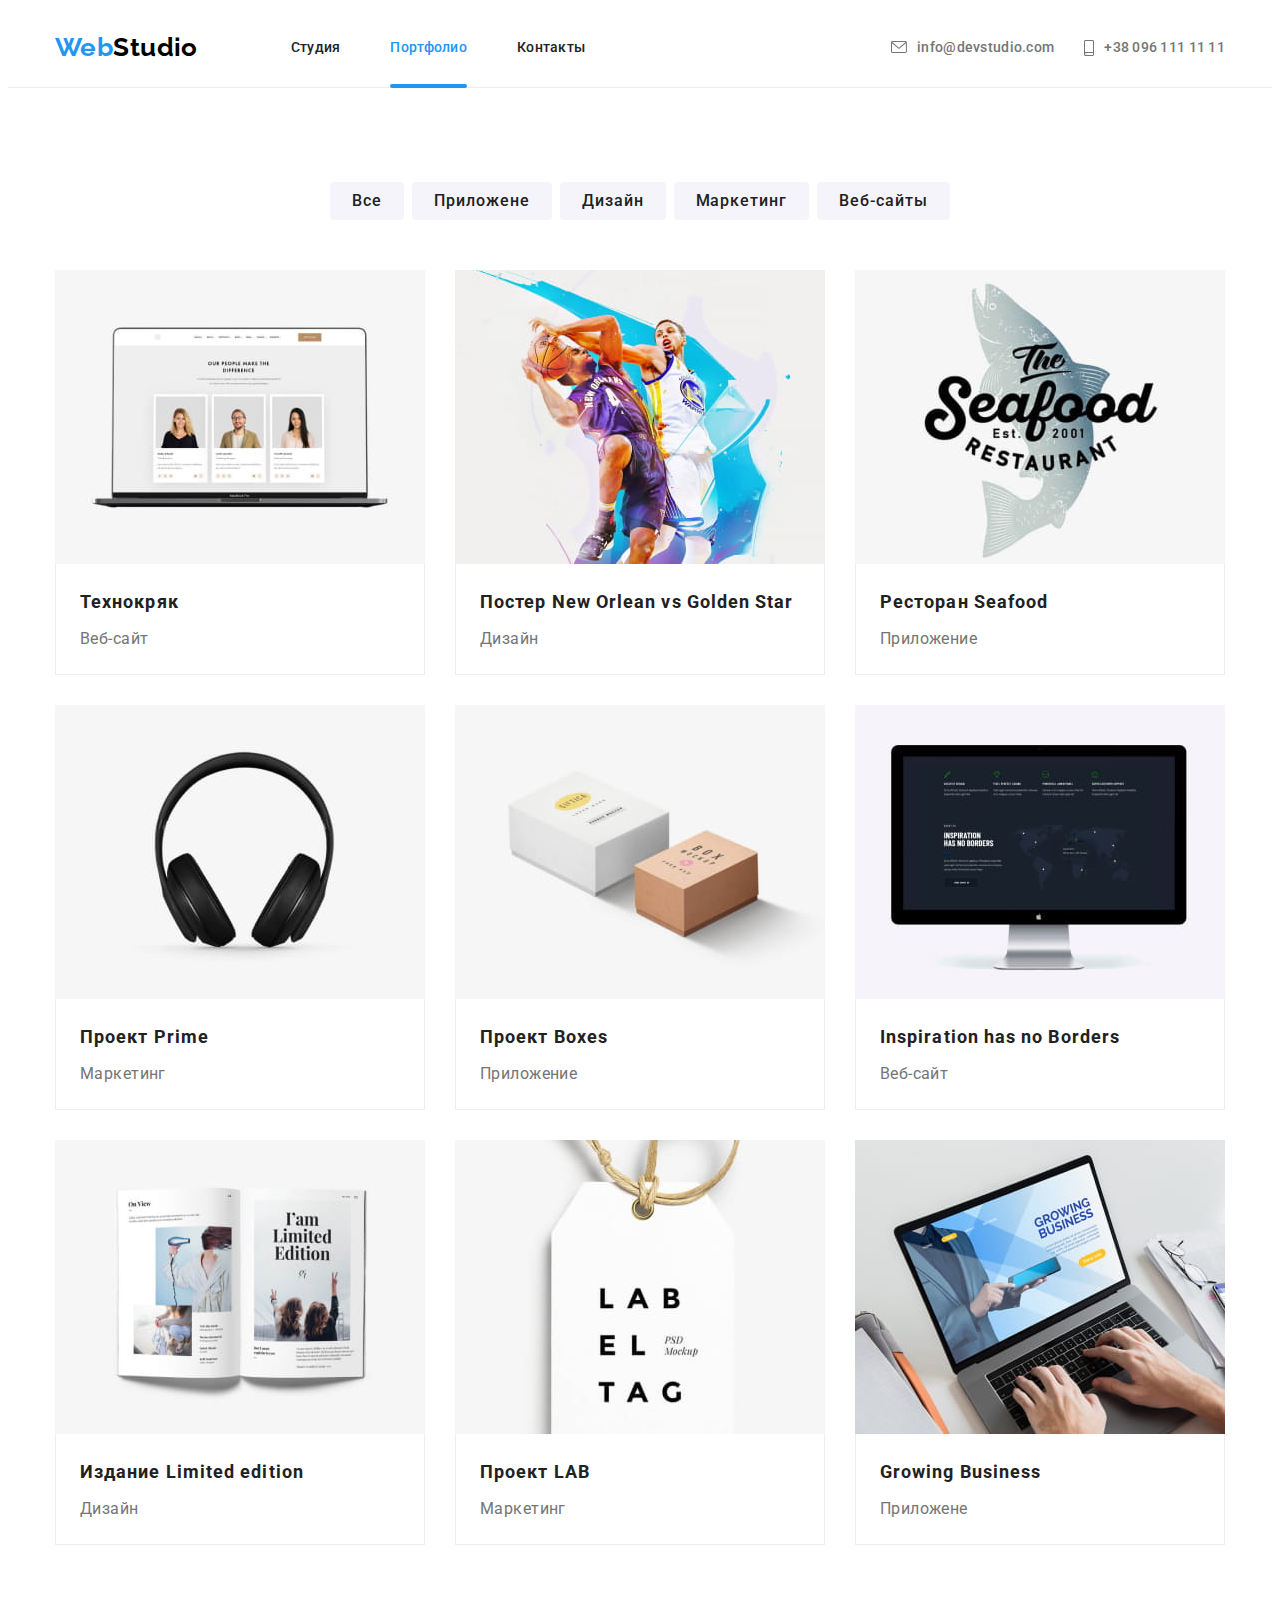
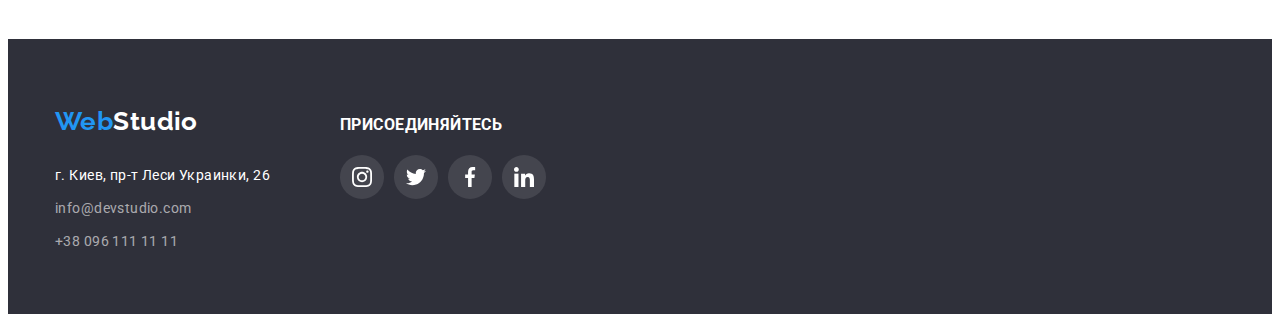
==== portfolio.html @ 094c7a4d "Initial commit" ====
<!DOCTYPE html>
<html lang="ru">

<head>
    <meta charset="UTF-8">
    <meta http-equiv="X-UA-Compatible" content="IE=edge">
    <meta name="viewport" content="width=device-width, initial-scale=1.0">
    <link rel="preconnect" href="https://fonts.gstatic.com">
    <link
        href="https://fonts.googleapis.com/css2?family=Raleway:wght@700&family=Roboto:wght@400;500;700;900&display=swap"
        rel="stylesheet">
    <link rel="stylesheet" href="./css/styles.css">
    <title>portfolio</title>
</head>

<body>

    <header class="header">
        <div class="page-header container">
            <nav class="navigation">
                <a class="logo link" href="./index.html"> <span class="accent-logo">Web</span>Studio</a>
                <ul class="site-nav list">
                    <li class="item-nav">
                        <a class="item-nav link" href="./index.html">Студия</a>
                    </li>
                    <li class="item-nav">
                        <a class="item-nav link current" href="./portfolio.html">Портфолио</a>
                    </li>
                    <li class="item-nav">
                        <a class="item-nav link" href="">Контакты</a>
                    </li>
                </ul>
            </nav> 
            <ul class="contact list">
                <li class="contact-item">
                    <a class="link-contact link" href="mailto:info@devstudio.com">
                        <svg class="icon" width="16" height="12">
                            <use href="./images/svg/sprite.svg#icon-envelope"></use>
                        </svg>info@devstudio.com
                    </a>
                </li>
                <li class="contact-item">
                    <a class="link-contact link" href="tel:+380961111111">
                        <svg class="icon" width="10" height="16">
                            <use href="./images/svg/sprite.svg#icon-smartphone"></use>
                        </svg>+38 096 111 11 11
                    </a>
                </li>
            </ul>
        </div>
    </header>

    <main>
        <section class="main-portfolio">
            <div class="container container-filter">
                <ul class="filters list">
                    <li class="item-filter"><button type="button" class="button filter">Все</button></li>
                    <li class="item-filter"><button type="button" class="button filter">Приложене</button></li>
                    <li class="item-filter"><button type="button" class="button filter">Дизайн</button></li>
                    <li class="item-filter"><button type="button" class="button filter">Маркетинг</button></li>
                    <li class="item-filter"><button type="button" class="button filter">Веб-сайты</button></li>
                </ul>            
                <ul class="portfolio list grid">
                    <li class="grid-item portfolio-item">
                        <a class="link portfolio-link" href="">
                            <div class="portfolio-image">
                                <img src="./images/portfolio/project001.jpg" alt="ноутбук с открытым сайтом" width="370" height="294">
                                <p class="portfolio-hover-text">Технокряк это современная площадка распространения коронавируса. Компании используют эту
                                    платформу для цифрового
                                    шпионажа и атак на защищённые сервера конкурентов.</p>
                            </div>
                            <div class="portfolio-content">
                                <h2 class="portfolio-title">Технокряк</h2>
                                <p class="text">Веб-сайт</p>
                            </div>
                        </a>
                    </li>
                    <li class="grid-item portfolio-item">
                        <a class="link portfolio-link" href="">
                            <div class="portfolio-image">
                                <img src="./images/portfolio/project002.jpg" alt="фото двух баскетболистов с мячём" width="370" height="294">
                                <p class="portfolio-hover-text">Технокряк это современная площадка распространения коронавируса. Компании используют эту платформу для цифрового
                            шпионажа и атак на защищённые сервера конкурентов.</p>
                            </div>
                            <div class="portfolio-content">
                                <h2 class="portfolio-title">Постер New Orlean vs Golden Star</h2>
                                <p class="text">Дизайн</p>
                            </div>
                                                    </a>
                    </li>
                    <li class="grid-item portfolio-item">
                        <a class="link portfolio-link" href="">
                            <div class="portfolio-image">
                                <img src="./images/portfolio/project003.jpg" alt="логотип ресторана" width="370" height="294">
                                <p class="portfolio-hover-text">Технокряк это современная площадка распространения коронавируса. Компании используют эту платформу для цифрового
                            шпионажа и атак на защищённые сервера конкурентов.</p>
                            </div>
                            <div class="portfolio-content">
                                <h2 class="portfolio-title">Ресторан Seafood</h2>
                                <p class="text">Приложение</p>
                            </div>
                        </a>
                    </li>
                    <li class="grid-item portfolio-item">
                        <a class="link portfolio-link" href="">
                            <div class="portfolio-image">
                                <img src="./images/portfolio/project004.jpg" alt="наушники чёрного цвета" width="370" height="294">
                                <p class="portfolio-hover-text">Технокряк это современная площадка распространения коронавируса. Компании используют эту платформу для цифрового
                            шпионажа и атак на защищённые сервера конкурентов.</p>
                            </div>
                            <div class="portfolio-content">
                                <h2 class="portfolio-title">Проект Prime</h2>
                                <p class="text">Маркетинг</p>
                            </div>
                        </a>
                    </li>
                    <li class="grid-item portfolio-item">
                        <a class="link portfolio-link" href="">
                            <div class="portfolio-image">
                                <img src="./images/portfolio/project005.jpg" alt="две коробки, белого и бежевого цвета" width="370" height="294">
                                <p class="portfolio-hover-text">Технокряк это современная площадка распространения коронавируса. Компании используют эту платформу для цифрового
                            шпионажа и атак на защищённые сервера конкурентов.</p>
                            </div>
                            <div class="portfolio-content">
                                <h2 class="portfolio-title">Проект Boxes</h2>
                                <p class="text">Приложение</p>
                            </div>
                        </a>
                    </li>
                    <li class="grid-item portfolio-item">
                        <a class="link portfolio-link" href="">
                            <div class="portfolio-image">
                                <img src="./images/portfolio/project006.jpg" alt="монитор с включённым сайтом" width="370" height="294">
                                <p class="portfolio-hover-text">Технокряк это современная площадка распространения коронавируса. Компании используют эту платформу для цифрового
                            шпионажа и атак на защищённые сервера конкурентов.</p>
                            </div>
                            <div class="portfolio-content">
                                <h2 class="portfolio-title">Inspiration has no Borders</h2>
                                <p class="text">Веб-сайт</p>
                            </div>
                        </a>
                    </li>
                    <li class="grid-item portfolio-item">
                        <a class="link portfolio-link" href="">
                            <div class="portfolio-image">
                                <img src="./images/portfolio/project007.jpg" alt="книга с открытым разворотом" width="370" height="294">
                                <p class="portfolio-hover-text">Технокряк это современная площадка распространения коронавируса. Компании используют эту платформу для цифрового
                            шпионажа и атак на защищённые сервера конкурентов.</p>
                            </div>
                            <div class="portfolio-content">
                                <h2 class="portfolio-title">Издание Limited edition</h2>
                                <p class="text">Дизайн</p>
                            </div>
                        </a>
                    </li>
                    <li class="grid-item portfolio-item">
                        <a class="link portfolio-link" href="">
                            <div class="portfolio-image">
                                <img src="./images/portfolio/project008.jpg" alt="бирка с рекламным слоганом" width="370" height="294">
                                <p class="portfolio-hover-text">Технокряк это современная площадка распространения коронавируса. Компании используют эту платформу для цифрового
                            шпионажа и атак на защищённые сервера конкурентов.</p>
                            </div>
                            <div class="portfolio-content">
                                <h2 class="portfolio-title">Проект LAB</h2>
                                <p class="text">Маркетинг</p>
                            </div>
                        </a>
                    </li>
                    <li class="grid-item portfolio-item">
                        <a class="link portfolio-link" href="">
                            <div class="portfolio-image">
                                <img src="./images/portfolio/project009.jpg" alt="работающий на ноутбуке человек" width="370" height="294">
                                <p class="portfolio-hover-text">Технокряк это современная площадка распространения коронавируса. Компании используют эту платформу для цифрового
                            шпионажа и атак на защищённые сервера конкурентов.</p>
                            </div>
                            <div class="portfolio-content">
                                <h2 class="portfolio-title">Growing Business</h2>
                                <p class="text">Приложене</p>
                            </div>
                        </a>
                    </li>
                </ul>
            </div>
        </section>

    </main>


    <footer class="footer">
        <div class="container list footer-block">
            <div class="footer-grid">
                <a class="logo link" href="./index.html"> <span class="accent-logo">Web</span>Studio</a>
                <address class="address">
                    <p class="street-address"> г. Киев, пр-т Леси Украинки, 26</p>
                    <ul class="contact list">
                        <li class="item-address"> <a class="item link" href="mailto:info@devstudio.com">info@devstudio.com</a> </li>
                        <li class="item-address"> <a class="item link" href="tel:+380961111111">+38 096 111 11 11</a> </li>
                    </ul>
                </address>
            </div>
            <div class="footer-grid">
                <h3 class="footer-title">Присоединяйтесь</h3>
                <ul class="list social-icons">
                    <li class="social-icons-item">
                        <a href="" class="social-icons-link" target="_blank" rel="noopener noreferrer">
                            <svg class="icon">
                                <use href="./images/svg/sprite.svg#icon-instagram"></use>
                            </svg>
                        </a>
                    </li>
                    <li class="social-icons-item">
                        <a href="" class="social-icons-link" target="_blank" rel="noopener noreferrer">
                            <svg class="icon">
                                <use href="./images/svg/sprite.svg#icon-twitter"></use>
                            </svg>
                        </a>
                    </li>
                    <li class="social-icons-item">
                        <a href="" class="social-icons-link" target="_blank" rel="noopener noreferrer">
                            <svg class="icon">
                                <use href="./images/svg/sprite.svg#icon-facebook"></use>
                            </svg>
                        </a>
                    </li>
                    <li class="social-icons-item">
                        <a href="" class="social-icons-link" target="_blank" rel="noopener noreferrer">
                            <svg class="icon">
                                <use href="./images/svg/sprite.svg#icon-linkedin"></use>
                            </svg>
                        </a>
                    </li>
                </ul>

            </div>
        <div>
    </footer>
    
</body>

</html>
---- css/styles.css ----
:root {
  --primary-text-color: #757575;
  --title-text-color: #212121;
  --accent-color: #2196f3;
  --contact-footer-text-color: rgba(255, 255, 255, 0.6);
  --dark-bg-color: #2f303a;
  --primary-bg-color: #ffffff;
  --section-bg-color: #f5f4fa;
  --color-icons: #afb1b8;
  --grid-item: 4;
}

/* utilits */

html {
  box-sizing: border-box;
}
*,
*::after,
*::before {
  box-sizing: inherit;
}

body {
  background-color: var(--primary-bg-color);
  color: var(--primary-text-color);
  font-family: 'roboto', sans-serif;
  font-weight: 400;
  font-size: 14px;
  line-height: 1.14;
  letter-spacing: 0.03em;
}

h1,
h2,
h3,
h4,
h5,
h6,
p {
  margin: 0;
}

.link {
  text-decoration: none;
}

.list {
  list-style: none;
  padding-left: 0px;
  margin: 0px;
}

img {
  display: block;
  max-width: 100%;
  height: auto;
}

.social-icons .icon {
  width: 20px;
  height: 20px;
  fill: var(--color-icons);
  transition: fill 250ms cubic-bezier(0.4, 0, 0.2, 1);
}

.footer .social-icons .icon {
  fill: var(--primary-bg-color);
}

.social-icons-link:hover .icon,
.social-icons-link:focus .icon {
  fill: var(--primary-bg-color);
}

.social-icons-link:hover,
.social-icons-link:focus {
  background-color: var(--accent-color);
}

.social-icons {
  display: flex;
  justify-content: center;
}

.social-icons-link {
  display: flex;
  justify-content: center;
  align-items: center;
  width: 44px;
  height: 44px;
  border-radius: 50%;
  background-color: rgba(255, 255, 255, 0.1);
  transition: background-color 250ms cubic-bezier(0.4, 0, 0.2, 1);
}
.social-icons-item + .social-icons-item {
  margin-left: 10px;
}

.grid {
  display: flex;
  flex-wrap: wrap;
  margin-left: -30px;
  margin-top: -30px;
}

.grid-item {
  flex-basis: calc((100% - 30px * var(--grid-item)) / var(--grid-item));
  margin-left: 30px;
  margin-top: 30px;
}

.button {
  color: var(--primary-bg-color);
  background-color: var(--accent-color);
  font-weight: 700;
  font-size: 16px;
  line-height: 1.88;
  letter-spacing: 0.06em;
  cursor: pointer;
  font-family: 'roboto', sans-serif;
  border-radius: 4px;
  padding: 10px 32px;
  transition: background-color 250ms cubic-bezier(0.4, 0, 0.2, 1);
}

.button:hover,
.button:focus {
  background-color: #188ce8;
}

.accent-logo {
  color: var(--accent-color);
}

.footer .logo {
  color: var(--primary-bg-color);
}

.container {
  width: 1200px;
  padding-left: 15px;
  padding-right: 15px;
}

.backdrop {
  position: fixed;
  top: 0px;
  left: 0px;
  width: 100%;
  height: 100%;
  background-color: rgba(0, 0, 0, 0.2);
  transition: opacity 250ms cubic-bezier(0.4, 0, 0.2, 1);
}

.backdrop.is-hidden {
  opacity: 0;
  pointer-events: none;
}

.modal {
  position: absolute;
  top: 50%;
  left: 50%;
  transform: translate(-50%, -50%);
  min-height: 581px;
  min-width: 528px;
  box-shadow: 0px 1px 3px rgba(0, 0, 0, 0.12), 0px 1px 1px rgba(0, 0, 0, 0.14), 0px 2px 1px rgba(0, 0, 0, 0.2);
  border-radius: 4px;
  background-color: var(--primary-bg-color);
}

.button-close {
  position: absolute;
  top: 8px;
  right: 8px;
  display: flex;
  justify-content: center;
  align-items: center;
  width: 30px;
  height: 30px;
  background: var(--primary-bg-color);
  border: 1px solid rgba(0, 0, 0, 0.1);
  border-radius: 50%;
  cursor: pointer;
}

.button-close::before {
  content: '';
  width: 11px;
  height: 11px;
  background-image: url(../images/svg/Vector.svg);
}

/* header */

.header {
  border-bottom: 1px solid #ececec;
  padding-top: 16.5px;
  padding-bottom: 16.5px;
}

.page-header {
  background-color: var(--primary-bg-color);
  display: flex;
  align-items: center;
  margin-left: auto;
  margin-right: auto;
}

.site-nav .link {
  color: var(--title-text-color);
  font-weight: 500;
  letter-spacing: 0.02em;
  transition: color 250ms cubic-bezier(0.4, 0, 0.2, 1);
}

.site-nav {
  display: flex;
  margin-left: 93px;
}

.site-nav .item-nav:not(:last-child) {
  margin-right: 50px;
}

.site-nav .link:hover,
.site-nav .link:focus {
  color: var(--accent-color);
}

.site-nav .link.current {
  color: var(--accent-color);
}

.item-nav {
  position: relative;
}

.current::after {
  position: absolute;
  left: 0px;
  top: 45px;
  content: '';
  display: inline-flex;
  width: 100%;
  background-color: var(--accent-color);
  border-radius: 2px;
  height: 4px;
}

.navigation {
  display: flex;
  align-items: center;
}

.contact .link-contact {
  color: var(--primary-text-color);
  font-weight: 500;
  letter-spacing: 0.02em;
  font-style: normal;
  padding-top: 15px;
  padding-bottom: 15px;
  display: flex;
  align-items: center;
  transition: color 250ms cubic-bezier(0.4, 0, 0.2, 1);
}

.contact .link-contact:hover,
.contact .link-contact:focus {
  color: var(--accent-color);
}

.link-contact .icon {
  fill: var(--primary-text-color);
  margin-right: 10px;
  transition: fill 250ms cubic-bezier(0.4, 0, 0.2, 1);
}

.link-contact:hover .icon,
.link-contact:focus .icon {
  fill: var(--accent-color);
}

.page-header .contact {
  display: flex;
  margin-left: auto;
}

.contact .contact-item:not(:last-child) {
  margin-right: 30px;
}

.logo {
  font-family: 'raleway', sans-serif;
  font-weight: 700;
  font-size: 26px;
  line-height: 1.19;
  color: #000000;
}

.accent-logo {
  color: var(--accent-color);
}

.section-title {
  color: var(--title-text-color);
  font-weight: 700;
  font-size: 36px;
  line-height: 1.16;
  text-align: center;
  margin-bottom: 50px;
}

/* section hero */

.hero {
  background-color: var(--dark-bg-color);
  max-width: 1600px;
  margin-left: auto;
  margin-right: auto;
}

.hero-container {
  padding-top: 200px;
  padding-bottom: 200px;
  margin-left: auto;
  margin-right: auto;
  text-align: center;
  background-image: linear-gradient(to right, rgba(47, 48, 58, 0.4), rgba(47, 48, 58, 0.4)),
    url(../images/hero/hero-bg.jpg);
  background-position: center;
  height: 600px;
  max-width: 1600px;
}

.page-title {
  color: var(--primary-bg-color);
  font-weight: 900;
  font-size: 44px;
  line-height: 1.36;
  letter-spacing: 0.06em;
  text-align: center;
  text-transform: uppercase;
  margin-bottom: 30px;
}

/* section advantages */

.advantages .advantages-text {
  line-height: 1.71;
}

.advantages {
  padding-top: 94px;
  padding-bottom: 94px;
}

.advantages .container {
  margin-left: auto;
  margin-right: auto;
}

.advantages-title {
  color: var(--title-text-color);
  font-weight: 700;
  text-transform: uppercase;
  margin-bottom: 10px;
}

.advantages-title::before {
  content: '';
  display: block;
  width: 270px;
  height: 120px;
  background: var(--section-bg-color);
  border-radius: 4px;
  margin-bottom: 30px;
  background-repeat: no-repeat;
  background-position: center;
}

.icon-antenna ::before {
  background-image: url('../images/svg/antenna.svg');
}

.icon-clock ::before {
  background-image: url('../images/svg/clock.svg');
}

.icon-diagram ::before {
  background-image: url('../images/svg/diagram.svg');
}

.icon-astronaut ::before {
  background-image: url('../images/svg/astronaut.svg');
}

.advantages-grid .grid-item {
  --grid-item: 4;
}

/* section work */

.work {
  padding-bottom: 94px;
}

.work .section-title,
.team .section-title {
  color: var(--title-text-color);
  font-weight: 700;
  font-size: 36px;
  line-height: 1.16;
  text-align: center;
}

.work-relative::before {
  position: absolute;
  left: 0px;
  bottom: 0px;
  content: '';
  width: 100%;
  height: 70px;
  background-color: rgba(47, 48, 58, 0.8);
}

.work-title {
  position: absolute;
  left: 50%;
  bottom: 27px;
  transform: translateX(-50%);
  white-space: nowrap;
  color: var(--primary-bg-color);
  font-weight: 700;
  text-transform: uppercase;
}

.work-relative {
  position: relative;
}

.work .container {
  margin-left: auto;
  margin-right: auto;
}

.work-list .grid-item {
  --grid-item: 3;
}
/* section team */

.team .text-team {
  font-size: 16px;
  line-height: 1.18;
  margin-bottom: 16px;
}

.team .container {
  margin-left: auto;
  margin-right: auto;
}

.team {
  background-color: var(--section-bg-color);
  padding-top: 94px;
  padding-bottom: 94px;
}

.team-grid .grid-item {
  --grid-item: 4;
}

.team-item-content {
  padding: 30px 30px;
  border: 1px solid var(--section-bg-color);
  background: #ffffff;
  box-shadow: 0px 1px 3px rgba(0, 0, 0, 0.12), 0px 1px 1px rgba(0, 0, 0, 0.14), 0px 2px 1px rgba(0, 0, 0, 0.2);
  border-radius: 0px 0px 4px 4px;
}

.employee {
  color: var(--title-text-color);
  font-weight: 500;
  font-size: 16px;
  line-height: 1.18;
  margin-bottom: 10px;
  text-align: center;
}

.text-team {
  text-align: center;
}

/* our clients */

.clients {
  padding-top: 94px;
  padding-bottom: 94px;
}

.clients .container {
  margin-left: auto;
  margin-right: auto;
}

.clients-list .grid-item {
  --grd-item: 6;
}

.client-item {
  width: 170px;
  height: 90px;
}

.client-link {
  display: inline-flex;
  width: 100%;
  height: 100%;
  border: 1px solid var(--color-icons);
  border-radius: 4px;
  justify-content: center;
  align-items: center;
  transition: border 250ms cubic-bezier(0.4, 0, 0.2, 1);
}

.client-icon {
  fill: var(--color-icons);
  transition: fill 250ms cubic-bezier(0.4, 0, 0.2, 1);
}

.client-link:hover .client-icon,
.client-link:focus .client-icon {
  fill: var(--accent-color);
}

.client-link:hover,
.client-link:focus {
  border: 1px solid var(--accent-color);
}

.clients .grid {
  flex-wrap: nowrap;
}

/* footer */

.footer .item,
.footer .link {
  color: var(--contact-footer-text-color);
  line-height: 1.71;
  font-style: normal;
  transition: color 250ms cubic-bezier(0.4, 0, 0.2, 1);
}

.footer .logo {
  color: var(--primary-bg-color);
}

.address {
  margin-top: 20px;
}

.address p {
  color: var(--primary-bg-color);
  line-height: 1.71;
  font-style: normal;
}

.footer {
  background-color: var(--dark-bg-color);
  padding-top: 60px;
  padding-bottom: 60px;
}

.footer .container {
  margin-left: auto;
  margin-right: auto;
}

.street-address {
  margin-bottom: 9px;
}

.item-address:not(:last-child) {
  margin-bottom: 9px;
}

.contact .item:hover,
.contact .item:focus {
  color: var(--accent-color);
}

.footer-title {
  color: var(--primary-bg-color);
  font-weight: 700;
  text-transform: uppercase;
  margin-bottom: 20px;
}

.footer .social-icons {
  display: flex;
  justify-content: flex-start;
}

.footer-block {
  display: flex;
  align-items: baseline;
}

.footer-grid + .footer-grid {
  margin-left: 70px;
}

/* portfolio filter */

.main-portfolio {
  padding-top: 94px;
  padding-bottom: 94px;
}

.filters {
  display: flex;
  justify-content: center;
  margin-bottom: 50px;
}

.main-portfolio .container {
  margin-left: auto;
  margin-right: auto;
}

.filters .button {
  border: 0;
  color: var(--title-text-color);
  background-color: var(--section-bg-color);
  font-weight: 500;
  line-height: 1.63;
  padding: 6px 22px;
  box-shadow: none;
  transition: color 250ms cubic-bezier(0.4, 0, 0.2, 1), background-color 250ms cubic-bezier(0.4, 0, 0.2, 1),
    box-shadow 250ms cubic-bezier(0.4, 0, 0.2, 1);
}

.filters .button:hover,
.filters .button:focus {
  color: var(--primary-bg-color);
  background-color: var(--accent-color);
  box-shadow: 0px 3px 1px rgba(0, 0, 0, 0.1), 0px 1px 2px rgba(0, 0, 0, 0.08), 0px 2px 2px rgba(0, 0, 0, 0.12);
}

.item-filter:not(:last-child) {
  margin-right: 8px;
}

/* portfolio grid */

.portfolio-title {
  color: var(--title-text-color);
  font-weight: 700;
  font-size: 18px;
  line-height: 2;
  letter-spacing: 0.06em;
  margin-bottom: 4px;
}

.portfolio .text {
  color: var(--primary-text-color);
  font-size: 16px;
  line-height: 1.88;
}

.portfolio-link {
  position: relative;
  display: block;
  box-shadow: none;
  transition: box-shadow 250ms cubic-bezier(0.4, 0, 0.2, 1);
}

.portfolio-link:hover,
.portfolio-link:focus {
  box-shadow: 0px 1px 1px rgba(0, 0, 0, 0.12), 0px 4px 4px rgba(0, 0, 0, 0.06), 1px 4px 6px rgba(0, 0, 0, 0.16);
}

.portfolio .grid-item {
  --grid-item: 3;
}

.portfolio-content {
  padding-top: 20px;
  padding-left: 24px;
  padding-right: 24px;
  padding-bottom: 20px;
  border-left: 1px solid #eeeeee;
  border-bottom: 1px solid #eeeeee;
  border-right: 1px solid #eeeeee;
}

.portfolio-hover-text {
  position: absolute;
  top: 100%;
  left: 0px;
  height: 100%;
  display: flex;
  align-items: center;
  font-size: 18px;
  line-height: 1.56;
  color: var(--primary-bg-color);
  padding-left: 24px;
  padding-right: 24px;
  background-color: rgba(33, 150, 243, 0.9);
  transition: transform 250ms cubic-bezier(0.4, 0, 0.2, 1);
}

.portfolio-link:hover .portfolio-hover-text,
.portfolio-link:focus .portfolio-hover-text {
  transform: translateY(-100%);
}

.portfolio-image {
  position: relative;
  overflow: hidden;
}
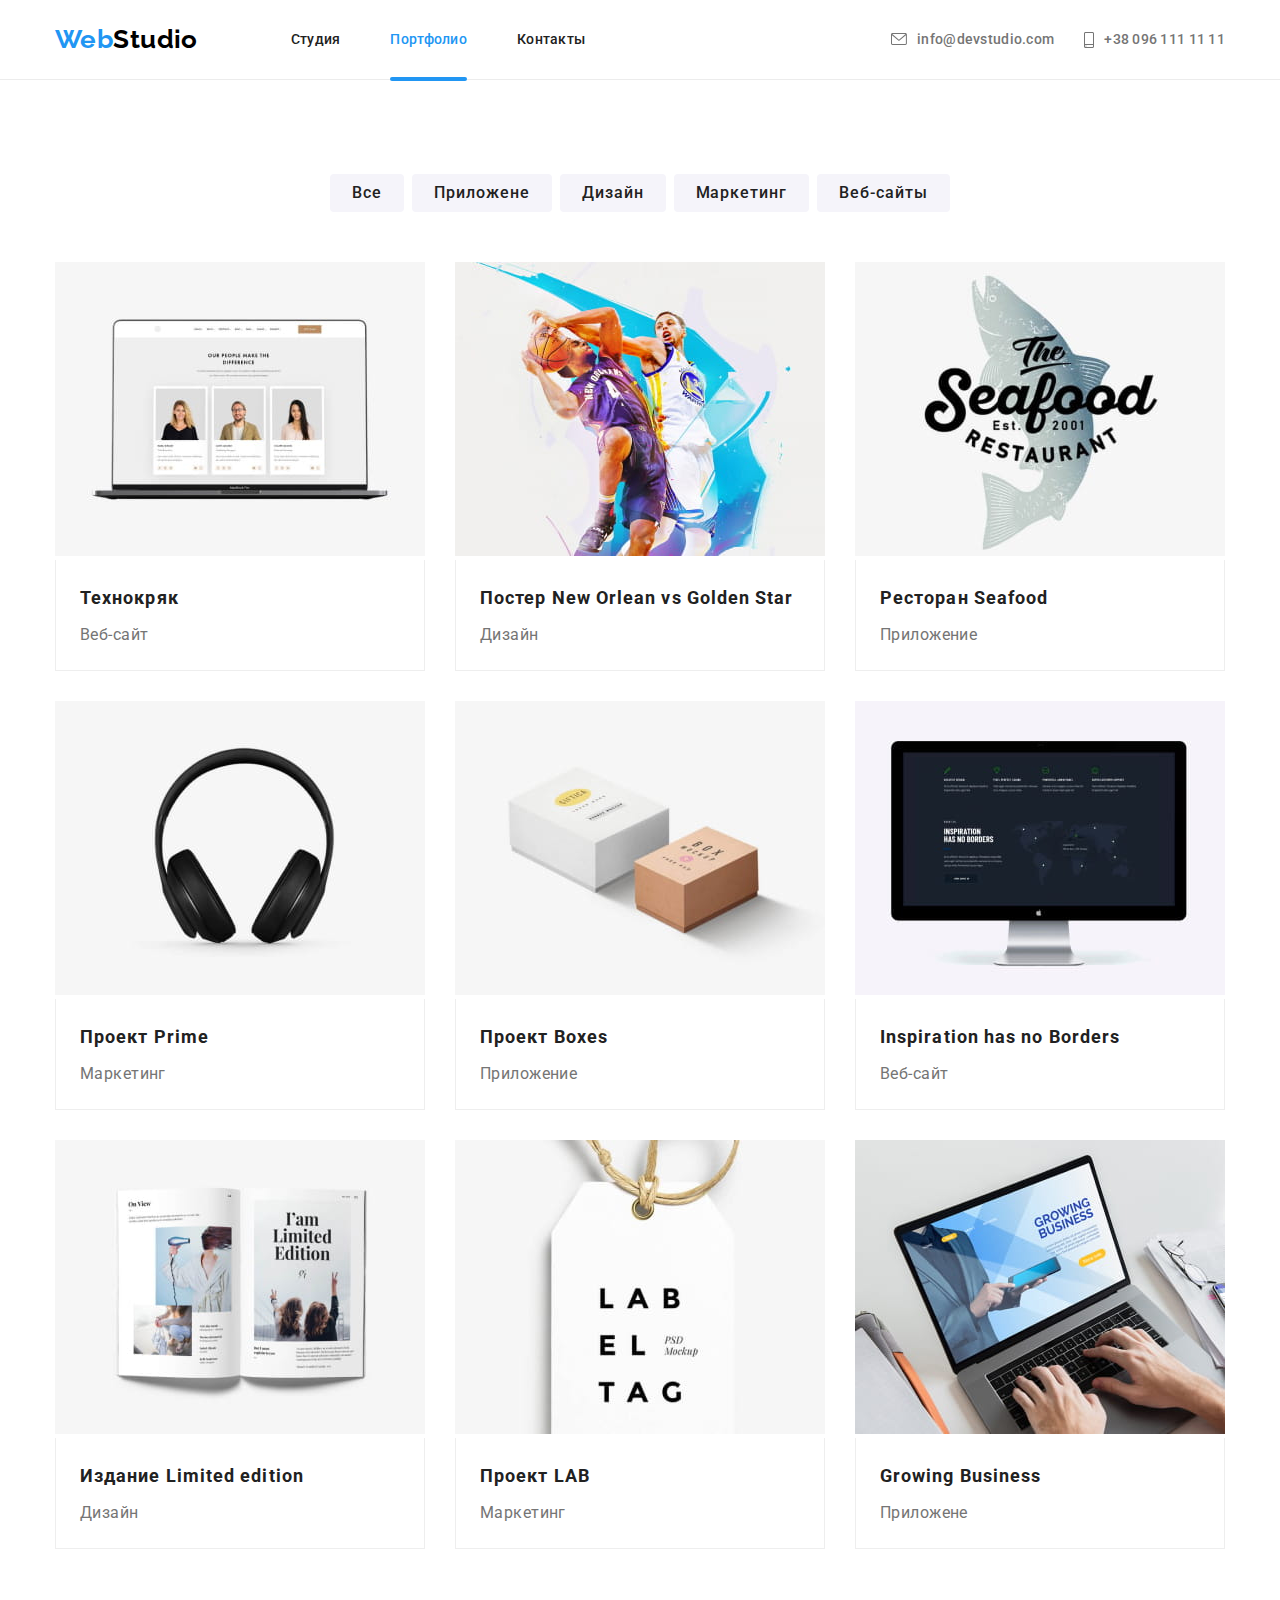
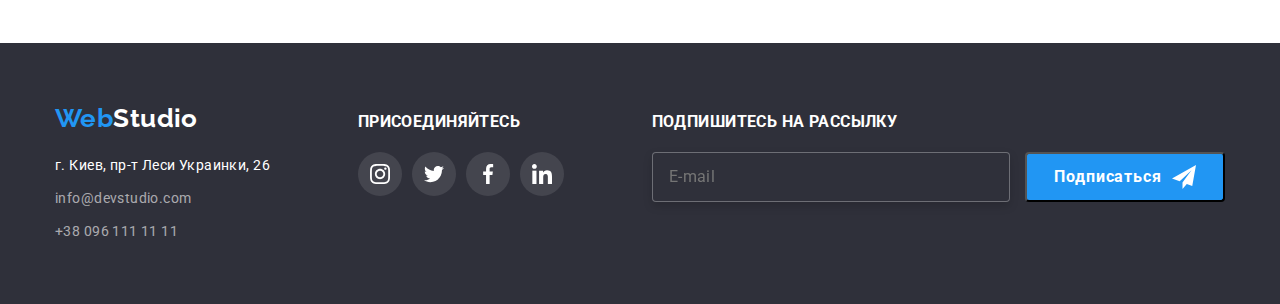
==== commit 07c614f5: "first-page" ====
--- a/portfolio.html
+++ b/portfolio.html
@@ -9,41 +9,43 @@
     <link
         href="https://fonts.googleapis.com/css2?family=Raleway:wght@700&family=Roboto:wght@400;500;700;900&display=swap"
         rel="stylesheet">
-    <link rel="stylesheet" href="./css/styles.css">
+    <link rel="stylesheet" href="./css/styles.min.css">
     <title>portfolio</title>
 </head>
 
 <body>
 
     <header class="header">
-        <div class="page-header container">
+        <div class="header__page container">
             <nav class="navigation">
-                <a class="logo link" href="./index.html"> <span class="accent-logo">Web</span>Studio</a>
-                <ul class="site-nav list">
-                    <li class="item-nav">
-                        <a class="item-nav link" href="./index.html">Студия</a>
-                    </li>
-                    <li class="item-nav">
-                        <a class="item-nav link current" href="./portfolio.html">Портфолио</a>
-                    </li>
-                    <li class="item-nav">
-                        <a class="item-nav link" href="">Контакты</a>
+                <a class="logo link" href="./index.html"> <span class="logo__accent">Web</span>Studio</a>
+                <ul class="navigation__list list">
+                    <li class="navigation__item">
+                        <a class="navigation__link link" href="./index.html">Студия</a>
+                    </li>
+                    <li class="navigation__item">
+                        <a class="navigation__link link navigation__link--current" href="./portfolio.html">Портфолио</a>
+                    </li>
+                    <li class="navigation__item">
+                        <a class="navigation__link link" href="">Контакты</a>
                     </li>
                 </ul>
             </nav> 
             <ul class="contact list">
-                <li class="contact-item">
-                    <a class="link-contact link" href="mailto:info@devstudio.com">
-                        <svg class="icon" width="16" height="12">
+                <li class="contact__item">
+                    <a class="contact__link link" href="mailto:info@devstudio.com">
+                        <svg class="contact__icon" width="16" height="12">
                             <use href="./images/svg/sprite.svg#icon-envelope"></use>
-                        </svg>info@devstudio.com
+                        </svg>
+                        info@devstudio.com
                     </a>
                 </li>
-                <li class="contact-item">
-                    <a class="link-contact link" href="tel:+380961111111">
-                        <svg class="icon" width="10" height="16">
+                <li class="contact__item">
+                    <a class="contact__link link" href="tel:+380961111111">
+                        <svg class="contact__icon" width="10" height="16">
                             <use href="./images/svg/sprite.svg#icon-smartphone"></use>
-                        </svg>+38 096 111 11 11
+                        </svg>
+                        +38 096 111 11 11
                     </a>
                 </li>
             </ul>
@@ -51,131 +53,131 @@
     </header>
 
     <main>
-        <section class="main-portfolio">
-            <div class="container container-filter">
+        <section class="portfolio">
+            <div class="container container--center">
                 <ul class="filters list">
-                    <li class="item-filter"><button type="button" class="button filter">Все</button></li>
-                    <li class="item-filter"><button type="button" class="button filter">Приложене</button></li>
-                    <li class="item-filter"><button type="button" class="button filter">Дизайн</button></li>
-                    <li class="item-filter"><button type="button" class="button filter">Маркетинг</button></li>
-                    <li class="item-filter"><button type="button" class="button filter">Веб-сайты</button></li>
+                    <li class="filter__item"><button type="button" class="button filters__button filter">Все</button></li>
+                    <li class="filter__item"><button type="button" class="button filters__button filter">Приложене</button></li>
+                    <li class="filter__item"><button type="button" class="button filters__button filter">Дизайн</button></li>
+                    <li class="filter__item"><button type="button" class="button filters__button filter">Маркетинг</button></li>
+                    <li class="filter__item"><button type="button" class="button filters__button filter">Веб-сайты</button></li>
                 </ul>            
-                <ul class="portfolio list grid">
-                    <li class="grid-item portfolio-item">
-                        <a class="link portfolio-link" href="">
-                            <div class="portfolio-image">
+                <ul class="portfolio__list list grid">
+                    <li class="website grid__item">
+                        <a class="link website__link" href="">
+                            <div class="website__image">
                                 <img src="./images/portfolio/project001.jpg" alt="ноутбук с открытым сайтом" width="370" height="294">
-                                <p class="portfolio-hover-text">Технокряк это современная площадка распространения коронавируса. Компании используют эту
+                                <p class="website__inform">Технокряк это современная площадка распространения коронавируса. Компании используют эту
                                     платформу для цифрового
                                     шпионажа и атак на защищённые сервера конкурентов.</p>
                             </div>
-                            <div class="portfolio-content">
-                                <h2 class="portfolio-title">Технокряк</h2>
-                                <p class="text">Веб-сайт</p>
-                            </div>
-                        </a>
-                    </li>
-                    <li class="grid-item portfolio-item">
-                        <a class="link portfolio-link" href="">
-                            <div class="portfolio-image">
+                            <div class="website__content">
+                                <h2 class="website__name">Технокряк</h2>
+                                <p class="website__type">Веб-сайт</p>
+                            </div>
+                        </a>
+                    </li>
+                    <li class="website grid__item">
+                        <a class="link website__link" href="">
+                            <div class="website__image">
                                 <img src="./images/portfolio/project002.jpg" alt="фото двух баскетболистов с мячём" width="370" height="294">
-                                <p class="portfolio-hover-text">Технокряк это современная площадка распространения коронавируса. Компании используют эту платформу для цифрового
-                            шпионажа и атак на защищённые сервера конкурентов.</p>
-                            </div>
-                            <div class="portfolio-content">
-                                <h2 class="portfolio-title">Постер New Orlean vs Golden Star</h2>
-                                <p class="text">Дизайн</p>
+                                <p class="website__inform">Технокряк это современная площадка распространения коронавируса. Компании используют эту платформу для цифрового
+                            шпионажа и атак на защищённые сервера конкурентов.</p>
+                            </div>
+                            <div class="website__content">
+                                <h2 class="website__name">Постер New Orlean vs Golden Star</h2>
+                                <p class="website__type">Дизайн</p>
                             </div>
                                                     </a>
                     </li>
-                    <li class="grid-item portfolio-item">
-                        <a class="link portfolio-link" href="">
-                            <div class="portfolio-image">
+                    <li class="website grid__item">
+                        <a class="link website__link" href="">
+                            <div class="website__image">
                                 <img src="./images/portfolio/project003.jpg" alt="логотип ресторана" width="370" height="294">
-                                <p class="portfolio-hover-text">Технокряк это современная площадка распространения коронавируса. Компании используют эту платформу для цифрового
-                            шпионажа и атак на защищённые сервера конкурентов.</p>
-                            </div>
-                            <div class="portfolio-content">
-                                <h2 class="portfolio-title">Ресторан Seafood</h2>
-                                <p class="text">Приложение</p>
-                            </div>
-                        </a>
-                    </li>
-                    <li class="grid-item portfolio-item">
-                        <a class="link portfolio-link" href="">
-                            <div class="portfolio-image">
+                                <p class="website__inform">Технокряк это современная площадка распространения коронавируса. Компании используют эту платформу для цифрового
+                            шпионажа и атак на защищённые сервера конкурентов.</p>
+                            </div>
+                            <div class="website__content">
+                                <h2 class="website__name">Ресторан Seafood</h2>
+                                <p class="website__type">Приложение</p>
+                            </div>
+                        </a>
+                    </li>
+                    <li class="website grid__item">
+                        <a class="link website__link" href="">
+                            <div class="website__image">
                                 <img src="./images/portfolio/project004.jpg" alt="наушники чёрного цвета" width="370" height="294">
-                                <p class="portfolio-hover-text">Технокряк это современная площадка распространения коронавируса. Компании используют эту платформу для цифрового
-                            шпионажа и атак на защищённые сервера конкурентов.</p>
-                            </div>
-                            <div class="portfolio-content">
-                                <h2 class="portfolio-title">Проект Prime</h2>
-                                <p class="text">Маркетинг</p>
-                            </div>
-                        </a>
-                    </li>
-                    <li class="grid-item portfolio-item">
-                        <a class="link portfolio-link" href="">
-                            <div class="portfolio-image">
+                                <p class="website__inform">Технокряк это современная площадка распространения коронавируса. Компании используют эту платформу для цифрового
+                            шпионажа и атак на защищённые сервера конкурентов.</p>
+                            </div>
+                            <div class="website__content">
+                                <h2 class="website__name">Проект Prime</h2>
+                                <p class="website__type">Маркетинг</p>
+                            </div>
+                        </a>
+                    </li>
+                    <li class="website grid__item">
+                        <a class="link website__link" href="">
+                            <div class="website__image">
                                 <img src="./images/portfolio/project005.jpg" alt="две коробки, белого и бежевого цвета" width="370" height="294">
-                                <p class="portfolio-hover-text">Технокряк это современная площадка распространения коронавируса. Компании используют эту платформу для цифрового
-                            шпионажа и атак на защищённые сервера конкурентов.</p>
-                            </div>
-                            <div class="portfolio-content">
-                                <h2 class="portfolio-title">Проект Boxes</h2>
-                                <p class="text">Приложение</p>
-                            </div>
-                        </a>
-                    </li>
-                    <li class="grid-item portfolio-item">
-                        <a class="link portfolio-link" href="">
-                            <div class="portfolio-image">
+                                <p class="website__inform">Технокряк это современная площадка распространения коронавируса. Компании используют эту платформу для цифрового
+                            шпионажа и атак на защищённые сервера конкурентов.</p>
+                            </div>
+                            <div class="website__content">
+                                <h2 class="website__name">Проект Boxes</h2>
+                                <p class="website__type">Приложение</p>
+                            </div>
+                        </a>
+                    </li>
+                    <li class="website grid__item">
+                        <a class="link website__link" href="">
+                            <div class="website__image">
                                 <img src="./images/portfolio/project006.jpg" alt="монитор с включённым сайтом" width="370" height="294">
-                                <p class="portfolio-hover-text">Технокряк это современная площадка распространения коронавируса. Компании используют эту платформу для цифрового
-                            шпионажа и атак на защищённые сервера конкурентов.</p>
-                            </div>
-                            <div class="portfolio-content">
-                                <h2 class="portfolio-title">Inspiration has no Borders</h2>
-                                <p class="text">Веб-сайт</p>
-                            </div>
-                        </a>
-                    </li>
-                    <li class="grid-item portfolio-item">
-                        <a class="link portfolio-link" href="">
-                            <div class="portfolio-image">
+                                <p class="website__inform">Технокряк это современная площадка распространения коронавируса. Компании используют эту платформу для цифрового
+                            шпионажа и атак на защищённые сервера конкурентов.</p>
+                            </div>
+                            <div class="website__content">
+                                <h2 class="website__name">Inspiration has no Borders</h2>
+                                <p class="website__type">Веб-сайт</p>
+                            </div>
+                        </a>
+                    </li>
+                    <li class="website grid__item">
+                        <a class="link website__link" href="">
+                            <div class="website__image">
                                 <img src="./images/portfolio/project007.jpg" alt="книга с открытым разворотом" width="370" height="294">
-                                <p class="portfolio-hover-text">Технокряк это современная площадка распространения коронавируса. Компании используют эту платформу для цифрового
-                            шпионажа и атак на защищённые сервера конкурентов.</p>
-                            </div>
-                            <div class="portfolio-content">
-                                <h2 class="portfolio-title">Издание Limited edition</h2>
-                                <p class="text">Дизайн</p>
-                            </div>
-                        </a>
-                    </li>
-                    <li class="grid-item portfolio-item">
-                        <a class="link portfolio-link" href="">
-                            <div class="portfolio-image">
+                                <p class="website__inform">Технокряк это современная площадка распространения коронавируса. Компании используют эту платформу для цифрового
+                            шпионажа и атак на защищённые сервера конкурентов.</p>
+                            </div>
+                            <div class="website__content">
+                                <h2 class="website__name">Издание Limited edition</h2>
+                                <p class="website__type">Дизайн</p>
+                            </div>
+                        </a>
+                    </li>
+                    <li class="website grid__item">
+                        <a class="link website__link" href="">
+                            <div class="website__image">
                                 <img src="./images/portfolio/project008.jpg" alt="бирка с рекламным слоганом" width="370" height="294">
-                                <p class="portfolio-hover-text">Технокряк это современная площадка распространения коронавируса. Компании используют эту платформу для цифрового
-                            шпионажа и атак на защищённые сервера конкурентов.</p>
-                            </div>
-                            <div class="portfolio-content">
-                                <h2 class="portfolio-title">Проект LAB</h2>
-                                <p class="text">Маркетинг</p>
-                            </div>
-                        </a>
-                    </li>
-                    <li class="grid-item portfolio-item">
-                        <a class="link portfolio-link" href="">
-                            <div class="portfolio-image">
+                                <p class="website__inform">Технокряк это современная площадка распространения коронавируса. Компании используют эту платформу для цифрового
+                            шпионажа и атак на защищённые сервера конкурентов.</p>
+                            </div>
+                            <div class="website__content">
+                                <h2 class="website__name">Проект LAB</h2>
+                                <p class="website__type">Маркетинг</p>
+                            </div>
+                        </a>
+                    </li>
+                    <li class="website grid__item">
+                        <a class="link website__link" href="">
+                            <div class="website__image">
                                 <img src="./images/portfolio/project009.jpg" alt="работающий на ноутбуке человек" width="370" height="294">
-                                <p class="portfolio-hover-text">Технокряк это современная площадка распространения коронавируса. Компании используют эту платформу для цифрового
-                            шпионажа и атак на защищённые сервера конкурентов.</p>
-                            </div>
-                            <div class="portfolio-content">
-                                <h2 class="portfolio-title">Growing Business</h2>
-                                <p class="text">Приложене</p>
+                                <p class="website__inform">Технокряк это современная площадка распространения коронавируса. Компании используют эту платформу для цифрового
+                            шпионажа и атак на защищённые сервера конкурентов.</p>
+                            </div>
+                            <div class="website__content">
+                                <h2 class="website__name">Growing Business</h2>
+                                <p class="website__type">Приложене</p>
                             </div>
                         </a>
                     </li>
@@ -187,43 +189,43 @@
 
 
     <footer class="footer">
-        <div class="container list footer-block">
-            <div class="footer-grid">
-                <a class="logo link" href="./index.html"> <span class="accent-logo">Web</span>Studio</a>
+        <div class="container container--center list footer__block">
+            <div class="footer__grid">
+                <a class="logo logo--darck link" href="./index.html"><span class="logo__accent">Web</span>Studio</a>
                 <address class="address">
-                    <p class="street-address"> г. Киев, пр-т Леси Украинки, 26</p>
-                    <ul class="contact list">
-                        <li class="item-address"> <a class="item link" href="mailto:info@devstudio.com">info@devstudio.com</a> </li>
-                        <li class="item-address"> <a class="item link" href="tel:+380961111111">+38 096 111 11 11</a> </li>
+                    <p class="address__street"> г. Киев, пр-т Леси Украинки, 26</p>
+                    <ul class="adress__list list">
+                        <li class="address__item"> <a class="adress__link link" href="mailto:info@devstudio.com">info@devstudio.com</a> </li>
+                        <li class="address__item"> <a class="adress__link link" href="tel:+380961111111">+38 096 111 11 11</a> </li>
                     </ul>
                 </address>
             </div>
-            <div class="footer-grid">
-                <h3 class="footer-title">Присоединяйтесь</h3>
+            <div class="footer__grid">
+                <h3 class="footer__title">Присоединяйтесь</h3>
                 <ul class="list social-icons">
-                    <li class="social-icons-item">
-                        <a href="" class="social-icons-link" target="_blank" rel="noopener noreferrer">
+                    <li class="social-icons__item">
+                        <a href="" class="social-icons__link" target="_blank" rel="noopener noreferrer">
                             <svg class="icon">
                                 <use href="./images/svg/sprite.svg#icon-instagram"></use>
                             </svg>
                         </a>
                     </li>
-                    <li class="social-icons-item">
-                        <a href="" class="social-icons-link" target="_blank" rel="noopener noreferrer">
+                    <li class="social-icons__item">
+                        <a href="" class="social-icons__link" target="_blank" rel="noopener noreferrer">
                             <svg class="icon">
                                 <use href="./images/svg/sprite.svg#icon-twitter"></use>
                             </svg>
                         </a>
                     </li>
-                    <li class="social-icons-item">
-                        <a href="" class="social-icons-link" target="_blank" rel="noopener noreferrer">
+                    <li class="social-icons__item">
+                        <a href="" class="social-icons__link" target="_blank" rel="noopener noreferrer">
                             <svg class="icon">
                                 <use href="./images/svg/sprite.svg#icon-facebook"></use>
                             </svg>
                         </a>
                     </li>
-                    <li class="social-icons-item">
-                        <a href="" class="social-icons-link" target="_blank" rel="noopener noreferrer">
+                    <li class="social-icons__item">
+                        <a href="" class="social-icons__link" target="_blank" rel="noopener noreferrer">
                             <svg class="icon">
                                 <use href="./images/svg/sprite.svg#icon-linkedin"></use>
                             </svg>
@@ -232,7 +234,12 @@
                 </ul>
 
             </div>
-        <div>
+            <form class="footer__grid">
+                <h3 class="footer__title">Подпишитесь на рассылку</h3>
+                <input class="input-email" type="email" name="user-name-subscribe" placeholder="E-mail" pattern="">
+                <button class="button button--append" type="submit">Подписаться</button>
+            </form>
+        </div>
     </footer>
     
 </body>
--- a/css/styles.min.css
+++ b/css/styles.min.css
@@ -0,0 +1,2 @@
+/*! modern-normalize v1.0.0 | MIT License | https://github.com/sindresorhus/modern-normalize */*,::after,::before{box-sizing:border-box}:root{-moz-tab-size:4;tab-size:4}html{line-height:1.15;-webkit-text-size-adjust:100%}body{margin:0}body{font-family:system-ui,-apple-system,'Segoe UI',Roboto,Helvetica,Arial,sans-serif,'Apple Color Emoji','Segoe UI Emoji'}hr{height:0;color:inherit}abbr[title]{text-decoration:underline dotted}b,strong{font-weight:bolder}code,kbd,pre,samp{font-family:ui-monospace,SFMono-Regular,Consolas,'Liberation Mono',Menlo,monospace;font-size:1em}small{font-size:80%}sub,sup{font-size:75%;line-height:0;position:relative;vertical-align:baseline}sub{bottom:-.25em}sup{top:-.5em}table{text-indent:0;border-color:inherit}button,input,optgroup,select,textarea{font-family:inherit;font-size:100%;line-height:1.15;margin:0}button,select{text-transform:none}[type=button],[type=reset],[type=submit],button{-webkit-appearance:button}::-moz-focus-inner{border-style:none;padding:0}:-moz-focusring{outline:1px dotted ButtonText}:-moz-ui-invalid{box-shadow:none}legend{padding:0}progress{vertical-align:baseline}::-webkit-inner-spin-button,::-webkit-outer-spin-button{height:auto}[type=search]{-webkit-appearance:textfield;outline-offset:-2px}::-webkit-search-decoration{-webkit-appearance:none}::-webkit-file-upload-button{-webkit-appearance:button;font:inherit}summary{display:list-item}:root{--primary-text-color: #757575;--title-text-color: #212121;--accent-color: #2196f3;--contact-footer-text-color: rgba(255, 255, 255, 0.6);--dark-bg-color: #2f303a;--primary-bg-color: #ffffff;--section-bg-color: #f5f4fa;--color-icons: #afb1b8;--grid__item: 4}html{box-sizing:border-box}*,*::after,*::before{box-sizing:inherit}body{background-color:var(--primary-bg-color);color:var(--primary-text-color);font-family:'roboto', sans-serif;font-weight:400;font-size:14px;line-height:1.14;letter-spacing:0.03em}h1,h2,h3,h4,h5,h6,p{margin:0}.link{text-decoration:none}.list{list-style:none;padding-left:0px;margin:0px}.container{width:100%;padding-left:15px;padding-right:15px}@media screen and (min-width: 480px){.container{max-width:480px}}@media screen and (min-width: 768px){.container{max-width:768px}}@media screen and (min-width: 1200px){.container{max-width:1200px}}.container--center{margin-left:auto;margin-right:auto}.section__title{color:var(--title-text-color);font-weight:700;font-size:36px;line-height:1.16;text-align:center;margin-bottom:50px}@media screen and (max-width: 1199px){.section__title{font-size:28px;margin-bottom:30px}}.button{color:var(--primary-bg-color);background-color:var(--accent-color);font-weight:700;font-size:16px;line-height:1.88;letter-spacing:0.06em;display:inline-flex;justify-content:center;cursor:pointer;font-family:'roboto', sans-serif;border-radius:4px;min-width:200px;min-height:50px;align-items:center;transition:background-color 250ms cubic-bezier(0.4, 0, 0.2, 1)}.button:hover,.button:focus{background-color:#188ce8}.button-close{position:absolute;top:8px;right:8px;display:flex;justify-content:center;align-items:center;width:30px;height:30px;background:var(--primary-bg-color);border:1px solid rgba(0,0,0,0.1);border-radius:50%;cursor:pointer}.button-close::before{content:'';width:11px;height:11px;background-image:url(../images/svg/Vector.svg)}.social-icons .icon{width:20px;height:20px;fill:var(--color-icons);transition:fill 250ms cubic-bezier(0.4, 0, 0.2, 1)}.footer .social-icons .icon{fill:var(--primary-bg-color)}.social-icons{display:flex;justify-content:center}.social-icons__link{display:flex;justify-content:center;align-items:center;width:44px;height:44px;border-radius:50%;background-color:rgba(255,255,255,0.1);transition:background-color 250ms cubic-bezier(0.4, 0, 0.2, 1)}.social-icons__link:hover .icon,.social-icons__link:focus .icon{fill:var(--primary-bg-color)}.social-icons__link:hover,.social-icons__link:focus{background-color:var(--accent-color)}.social-icons__item+.social-icons__item{margin-left:10px}.logo{font-family:'raleway', sans-serif;font-weight:700;font-size:26px;line-height:1.19;color:#000000}@media screen and (max-width: 1199px){.logo{font-size:24px;line-height:1.16}}.logo__accent{color:var(--accent-color)}.logo--darck{color:var(--primary-bg-color)}.form{margin-bottom:74px}.form__tytle{position:absolute;transform:translateY(-21px);box-sizing:inline;font-size:12px;line-height:1.67;letter-spacing:0.01em;color:var(--primary-text-color);cursor:pointer}.form__massage{resize:none;padding:12px 16px}.form__field{width:448px;border:1px solid rgba(33,33,33,0.2);border-radius:4px;margin-bottom:28px;padding-left:42px;cursor:pointer;transition:border 250ms cubic-bezier(0.4, 0, 0.2, 1)}.form__field:focus{border:1px solid var(--accent-color);outline:none}.form__field:focus+.form__icon{fill:var(--accent-color)}.form__field:not(:last-child){height:40px}.form__label{position:relative}.form__icon{position:absolute;left:12px;top:0;width:18px;height:18px;fill:var(--title-text-color);transition:fill 250ms cubic-bezier(0.4, 0, 0.2, 1)}.form__button{position:absolute;left:50%;bottom:40px;transform:translateX(-50%)}.modal{position:absolute;top:50%;left:50%;transform:translate(-50%, -50%);width:528px;padding:40px;box-shadow:0px 1px 3px rgba(0,0,0,0.12),0px 1px 1px rgba(0,0,0,0.14),0px 2px 1px rgba(0,0,0,0.2);border-radius:4px;background-color:var(--primary-bg-color)}.modal__tytle{font-weight:700;font-size:20px;line-height:1.15;text-align:center;color:var(--title-text-color);margin-bottom:30px}.backdrop{position:fixed;top:0px;left:0px;width:100%;height:100%;background-color:rgba(0,0,0,0.2);transition:opacity 250ms cubic-bezier(0.4, 0, 0.2, 1)}.backdrop.is-hidden{opacity:0;pointer-events:none}.grid{display:flex;flex-wrap:wrap;margin-left:-30px;margin-top:-30px}.grid__item{flex-basis:calc((100% - 30px * var(--grid__item)) / var(--grid__item));margin-left:30px;margin-top:30px}.grid--nowrap{flex-wrap:nowrap}.header{border-bottom:1px solid #ececec;padding-top:16.5px;padding-bottom:16.5px}@media screen and (max-width: 1199px){.header{padding-top:20px;padding-bottom:20px}}.header__page{background-color:var(--primary-bg-color);display:flex;align-items:center;margin-left:auto;margin-right:auto}.navigation{display:flex;align-items:center}.navigation__link{color:var(--title-text-color);font-weight:500;letter-spacing:0.02em;transition:color 250ms cubic-bezier(0.4, 0, 0.2, 1)}.navigation__link:hover,.navigation__link:focus{color:var(--accent-color)}.navigation__link--current::after{position:absolute;left:0px;top:45px;content:'';display:inline-flex;width:100%;background-color:var(--accent-color);border-radius:2px;height:4px}.navigation__list{display:flex;margin-left:93px}@media screen and (max-width: 767px){.navigation__list{display:none;margin-left:88px}}.navigation__item:not(:last-child){margin-right:50px}.navigation__link--current{color:var(--accent-color)}.navigation__item{position:relative}.contact{display:flex;margin-left:auto}@media screen and (max-width: 1199px){.contact{flex-wrap:wrap;margin-left:auto}}@media screen and (max-width: 767px){.contact{display:none}}.contact__link{color:var(--primary-text-color);font-weight:500;letter-spacing:0.02em;font-style:normal;padding-top:15px;padding-bottom:15px;display:flex;align-items:center;transition:color 250ms cubic-bezier(0.4, 0, 0.2, 1)}.contact__link:hover,.contact__link:focus{color:var(--accent-color)}.contact__link:hover .contact__icon,.contact__link:focus .contact__icon{fill:var(--accent-color)}@media screen and (max-width: 1199px){.contact__link{font-size:12px;padding-top:0px;padding-bottom:0px}}.contact__icon{fill:var(--primary-text-color);margin-right:10px;transition:fill 250ms cubic-bezier(0.4, 0, 0.2, 1)}@media screen and (max-width: 1199px){.contact__item{margin-left:auto;margin-right:15px}}.contact__item:not(:last-child){margin-right:30px}@media screen and (max-width: 1199px){.contact__item:not(:last-child){padding-bottom:10px;margin-right:0px;margin-right:0px}}.hero{background-color:var(--dark-bg-color);max-width:1600px;margin-left:auto;margin-right:auto}.hero__container{padding-top:200px;padding-bottom:200px;margin-left:auto;margin-right:auto;text-align:center;background-image:linear-gradient(to right, rgba(47,48,58,0.4), rgba(47,48,58,0.4)),url(../images/hero/hero-bg.jpg);background-position:center;height:600px;max-width:1600px}@media screen and (max-width: 1199px){.hero__container{padding-top:118px;padding-bottom:118px;height:400px;max-width:767px}}.hero__title{color:var(--primary-bg-color);font-weight:900;font-size:44px;line-height:1.36;letter-spacing:0.06em;text-align:center;text-transform:uppercase;margin-bottom:30px}@media screen and (max-width: 1199px){.hero__title{font-size:26px;line-height:1.62}}.advantages{padding-top:94px;padding-bottom:94px}@media screen and (max-width: 1199px){.advantages{padding-top:60px;padding-bottom:60px}}.advantages__title{color:var(--title-text-color);font-weight:700;text-transform:uppercase;margin-bottom:10px}.advantages__title::before{content:'';display:block;width:100%;height:120px;background:var(--section-bg-color);border-radius:4px;margin-bottom:30px;background-repeat:no-repeat;background-position:center}.icon__antenna ::before{background-image:url("../images/svg/antenna.svg")}.icon__clock ::before{background-image:url("../images/svg/clock.svg")}.icon__diagram ::before{background-image:url("../images/svg/diagram.svg")}.icon__astronaut ::before{background-image:url("../images/svg/astronaut.svg")}.advantages__text{line-height:1.71}.advantages .grid__item{--grid__item: 1;max-width:450px}@media screen and (min-width: 768px){.advantages .grid__item{--grid__item: 2;max-width:354px}}@media screen and (min-width: 1200px){.advantages .grid__item{--grid__item: 4;max-width:270px}}.work{padding-bottom:94px}@media screen and (max-width: 1199px){.work{display:none}}.work__relative{position:relative}.work__relative::before{position:absolute;left:0px;bottom:0px;content:'';width:100%;height:70px;background-color:rgba(47,48,58,0.8)}.work__title{position:absolute;left:50%;bottom:27px;transform:translateX(-50%);white-space:nowrap;color:var(--primary-bg-color);font-weight:700;text-transform:uppercase}.work__list .grid__item{--grid__item: 3}.team{background-color:var(--section-bg-color);padding-top:94px;padding-bottom:94px}@media screen and (max-width: 1199px){.team{padding-top:60px;padding-bottom:60px}}.member__position{font-size:16px;line-height:1.18;margin-bottom:16px}.team .grid__item{--grid__item: 1;max-width:450px}@media screen and (min-width: 768px){.team .grid__item{--grid__item: 2;max-width:358px}}@media screen and (min-width: 1200px){.team .grid__item{--grid__item: 4;max-width:270px}}.team .grid__item img{width:100%}.member_image{background-size:contain}.member__data{padding:30px 32px;border:1px solid var(--section-bg-color);background:#ffffff;box-shadow:0px 1px 3px rgba(0,0,0,0.12),0px 1px 1px rgba(0,0,0,0.14),0px 2px 1px rgba(0,0,0,0.2);border-radius:0px 0px 4px 4px}@media screen and (max-width: 1199px){.member__data{padding-bottom:24px}}.member__name{color:var(--title-text-color);font-weight:500;font-size:16px;line-height:1.18;margin-bottom:10px;text-align:center}.member__position{text-align:center}.clients{padding-top:94px;padding-bottom:94px}.clients__list .grid__item{--grd-item: 6}.clients__item{width:170px;height:90px}.clients__link{display:inline-flex;width:100%;height:100%;border:1px solid var(--color-icons);border-radius:4px;justify-content:center;align-items:center;transition:border 250ms cubic-bezier(0.4, 0, 0.2, 1)}.clients__link:hover .clients__icon,.clients__link:focus .clients__icon{fill:var(--accent-color)}.clients__link:hover,.clients__link:focus{border:1px solid var(--accent-color)}.clients__icon{fill:var(--color-icons);transition:fill 250ms cubic-bezier(0.4, 0, 0.2, 1)}.footer{background-color:var(--dark-bg-color);padding-top:60px;padding-bottom:60px}.footer__block{display:flex;align-items:baseline;justify-content:space-between}.footer__title{color:var(--primary-bg-color);font-weight:700;text-transform:uppercase;margin-bottom:20px}.address{margin-top:20px}.adress__link{color:var(--contact-footer-text-color);line-height:1.71;font-style:normal;transition:color 250ms cubic-bezier(0.4, 0, 0.2, 1)}.adress__link:hover,.adress__link:focus{color:var(--accent-color)}.address__street{color:var(--primary-bg-color);line-height:1.71;font-style:normal}.address__street{margin-bottom:9px}.address__item:not(:last-child){margin-bottom:9px}.button--append::after{content:'';width:24px;height:24px;background-image:url(../images/svg/iconsend.svg);margin-left:10px}.input-email{width:358px;height:50px;background-color:var(--dark-bg-color);margin-right:12px;padding-left:16px;border:1px solid rgba(255,255,255,0.3);filter:drop-shadow(0px 4px 4px rgba(0,0,0,0.15));border-radius:4px;font-size:16px;line-height:1.25;letter-spacing:0.03em;color:rgba(255,255,255,0.6)}.portfolio{padding-top:94px;padding-bottom:94px}.filters{display:flex;justify-content:center;margin-bottom:50px}.filters__button{display:inline-block;border:0;color:var(--title-text-color);background-color:var(--section-bg-color);font-weight:500;line-height:1.63;min-width:0;min-height:0;padding:6px 22px;box-shadow:none;transition:color 250ms cubic-bezier(0.4, 0, 0.2, 1),background-color 250ms cubic-bezier(0.4, 0, 0.2, 1),box-shadow 250ms cubic-bezier(0.4, 0, 0.2, 1)}.filters__button:hover,.filters__button:focus{color:var(--primary-bg-color);background-color:var(--accent-color);box-shadow:0px 3px 1px rgba(0,0,0,0.1),0px 1px 2px rgba(0,0,0,0.08),0px 2px 2px rgba(0,0,0,0.12)}.filter__item:not(:last-child){margin-right:8px}.website:hover,.website:focus{box-shadow:0px 1px 1px rgba(0,0,0,0.12),0px 4px 4px rgba(0,0,0,0.06),1px 4px 6px rgba(0,0,0,0.16)}.website__name{color:var(--title-text-color);font-weight:700;font-size:18px;line-height:2;letter-spacing:0.06em;margin-bottom:4px}.website__type{color:var(--primary-text-color);font-size:16px;line-height:1.88}.website__content{padding-top:20px;padding-left:24px;padding-right:24px;padding-bottom:20px;border-left:1px solid #eeeeee;border-bottom:1px solid #eeeeee;border-right:1px solid #eeeeee;position:relative;display:block;box-shadow:none;transition:box-shadow 250ms cubic-bezier(0.4, 0, 0.2, 1)}.portfolio .grid__item{--grid__item: 3}.website__inform{position:absolute;top:100%;left:0px;height:100%;display:flex;align-items:center;font-size:18px;line-height:1.56;color:var(--primary-bg-color);padding-left:24px;padding-right:24px;background-color:rgba(33,150,243,0.9);transition:transform 250ms cubic-bezier(0.4, 0, 0.2, 1)}.website__link:hover .website__inform,.website__link:focus .website__inform{transform:translateY(-100%)}.website__image{position:relative;overflow:hidden}.contact{display:flex;margin-left:auto}@media screen and (max-width: 1199px){.contact{flex-wrap:wrap;margin-left:auto}}@media screen and (max-width: 767px){.contact{display:none}}.contact__link{color:var(--primary-text-color);font-weight:500;letter-spacing:0.02em;font-style:normal;padding-top:15px;padding-bottom:15px;display:flex;align-items:center;transition:color 250ms cubic-bezier(0.4, 0, 0.2, 1)}.contact__link:hover,.contact__link:focus{color:var(--accent-color)}.contact__link:hover .contact__icon,.contact__link:focus .contact__icon{fill:var(--accent-color)}@media screen and (max-width: 1199px){.contact__link{font-size:12px;padding-top:0px;padding-bottom:0px}}.contact__icon{fill:var(--primary-text-color);margin-right:10px;transition:fill 250ms cubic-bezier(0.4, 0, 0.2, 1)}@media screen and (max-width: 1199px){.contact__item{margin-left:auto;margin-right:15px}}.contact__item:not(:last-child){margin-right:30px}@media screen and (max-width: 1199px){.contact__item:not(:last-child){padding-bottom:10px;margin-right:0px;margin-right:0px}}@media screen and (min-width: 768px){.menu__button{display:none}}
+/*# sourceMappingURL=styles.min.css.map */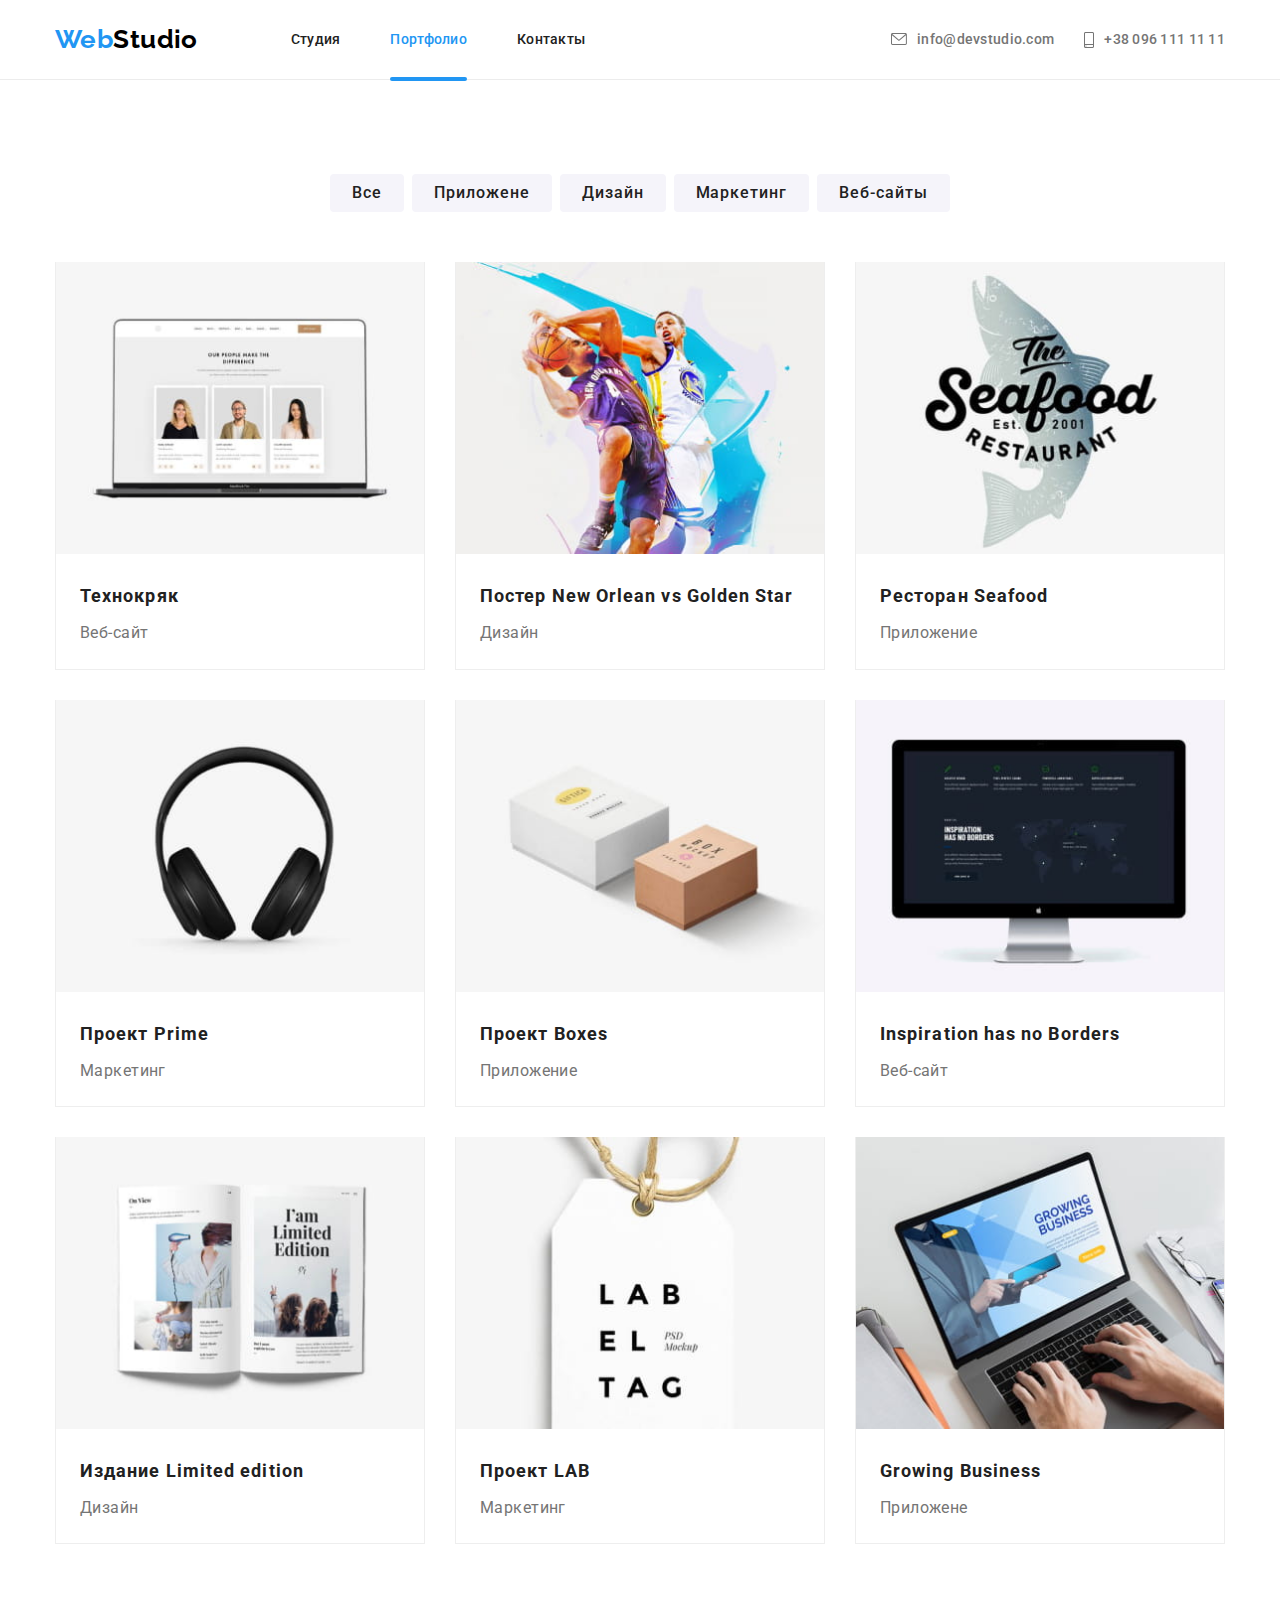
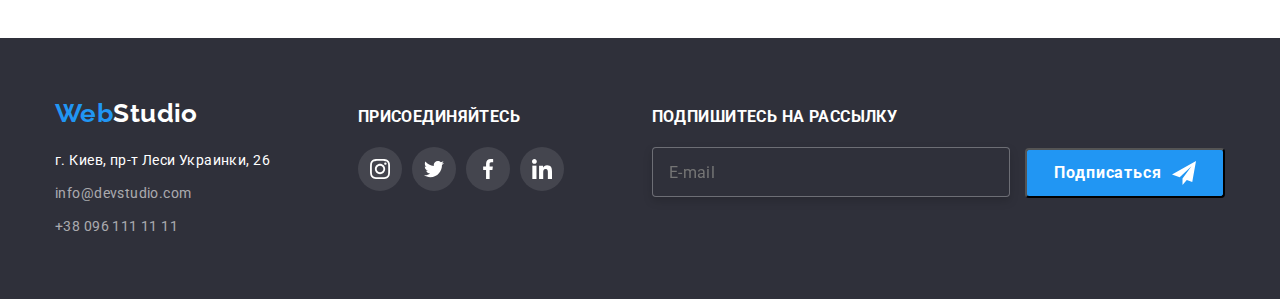
==== commit 240330c8: "tablet" ====
--- a/portfolio.html
+++ b/portfolio.html
@@ -49,6 +49,12 @@
                     </a>
                 </li>
             </ul>
+            <button class="menu__button is-open" type="button">
+                <svg width="40" height="40" aria-label="Переключатель мобильного меню">
+                    <use class="icon-menu" href="./images/svg/sprite.svg#icon-menu"></use>
+                    <use class="icon-cross" href="./images/svg/sprite.svg#icon-close"></use>
+                </svg>
+            </button>
         </div>
     </header>
 
@@ -66,7 +72,7 @@
                     <li class="website grid__item">
                         <a class="link website__link" href="">
                             <div class="website__image">
-                                <img src="./images/portfolio/project001.jpg" alt="ноутбук с открытым сайтом" width="370" height="294">
+                                <img src="./images/portfolio/project001.jpg" alt="ноутбук с открытым сайтом">
                                 <p class="website__inform">Технокряк это современная площадка распространения коронавируса. Компании используют эту
                                     платформу для цифрового
                                     шпионажа и атак на защищённые сервера конкурентов.</p>
@@ -80,7 +86,7 @@
                     <li class="website grid__item">
                         <a class="link website__link" href="">
                             <div class="website__image">
-                                <img src="./images/portfolio/project002.jpg" alt="фото двух баскетболистов с мячём" width="370" height="294">
+                                <img src="./images/portfolio/project002.jpg" alt="фото двух баскетболистов с мячём">
                                 <p class="website__inform">Технокряк это современная площадка распространения коронавируса. Компании используют эту платформу для цифрового
                             шпионажа и атак на защищённые сервера конкурентов.</p>
                             </div>
@@ -93,7 +99,7 @@
                     <li class="website grid__item">
                         <a class="link website__link" href="">
                             <div class="website__image">
-                                <img src="./images/portfolio/project003.jpg" alt="логотип ресторана" width="370" height="294">
+                                <img src="./images/portfolio/project003.jpg" alt="логотип ресторана" >
                                 <p class="website__inform">Технокряк это современная площадка распространения коронавируса. Компании используют эту платформу для цифрового
                             шпионажа и атак на защищённые сервера конкурентов.</p>
                             </div>
@@ -106,7 +112,7 @@
                     <li class="website grid__item">
                         <a class="link website__link" href="">
                             <div class="website__image">
-                                <img src="./images/portfolio/project004.jpg" alt="наушники чёрного цвета" width="370" height="294">
+                                <img src="./images/portfolio/project004.jpg" alt="наушники чёрного цвета">
                                 <p class="website__inform">Технокряк это современная площадка распространения коронавируса. Компании используют эту платформу для цифрового
                             шпионажа и атак на защищённые сервера конкурентов.</p>
                             </div>
@@ -119,7 +125,7 @@
                     <li class="website grid__item">
                         <a class="link website__link" href="">
                             <div class="website__image">
-                                <img src="./images/portfolio/project005.jpg" alt="две коробки, белого и бежевого цвета" width="370" height="294">
+                                <img src="./images/portfolio/project005.jpg" alt="две коробки, белого и бежевого цвета">
                                 <p class="website__inform">Технокряк это современная площадка распространения коронавируса. Компании используют эту платформу для цифрового
                             шпионажа и атак на защищённые сервера конкурентов.</p>
                             </div>
@@ -132,7 +138,7 @@
                     <li class="website grid__item">
                         <a class="link website__link" href="">
                             <div class="website__image">
-                                <img src="./images/portfolio/project006.jpg" alt="монитор с включённым сайтом" width="370" height="294">
+                                <img src="./images/portfolio/project006.jpg" alt="монитор с включённым сайтом">
                                 <p class="website__inform">Технокряк это современная площадка распространения коронавируса. Компании используют эту платформу для цифрового
                             шпионажа и атак на защищённые сервера конкурентов.</p>
                             </div>
@@ -145,7 +151,7 @@
                     <li class="website grid__item">
                         <a class="link website__link" href="">
                             <div class="website__image">
-                                <img src="./images/portfolio/project007.jpg" alt="книга с открытым разворотом" width="370" height="294">
+                                <img src="./images/portfolio/project007.jpg" alt="книга с открытым разворотом">
                                 <p class="website__inform">Технокряк это современная площадка распространения коронавируса. Компании используют эту платформу для цифрового
                             шпионажа и атак на защищённые сервера конкурентов.</p>
                             </div>
@@ -158,7 +164,7 @@
                     <li class="website grid__item">
                         <a class="link website__link" href="">
                             <div class="website__image">
-                                <img src="./images/portfolio/project008.jpg" alt="бирка с рекламным слоганом" width="370" height="294">
+                                <img src="./images/portfolio/project008.jpg" alt="бирка с рекламным слоганом">
                                 <p class="website__inform">Технокряк это современная площадка распространения коронавируса. Компании используют эту платформу для цифрового
                             шпионажа и атак на защищённые сервера конкурентов.</p>
                             </div>
@@ -171,7 +177,7 @@
                     <li class="website grid__item">
                         <a class="link website__link" href="">
                             <div class="website__image">
-                                <img src="./images/portfolio/project009.jpg" alt="работающий на ноутбуке человек" width="370" height="294">
+                                <img src="./images/portfolio/project009.jpg" alt="работающий на ноутбуке человек">
                                 <p class="website__inform">Технокряк это современная площадка распространения коронавируса. Компании используют эту платформу для цифрового
                             шпионажа и атак на защищённые сервера конкурентов.</p>
                             </div>
@@ -190,7 +196,7 @@
 
     <footer class="footer">
         <div class="container container--center list footer__block">
-            <div class="footer__grid">
+            <div class="footer__grid ">
                 <a class="logo logo--darck link" href="./index.html"><span class="logo__accent">Web</span>Studio</a>
                 <address class="address">
                     <p class="address__street"> г. Киев, пр-т Леси Украинки, 26</p>
--- a/css/styles.min.css
+++ b/css/styles.min.css
@@ -1,2 +1,2 @@
-/*! modern-normalize v1.0.0 | MIT License | https://github.com/sindresorhus/modern-normalize */*,::after,::before{box-sizing:border-box}:root{-moz-tab-size:4;tab-size:4}html{line-height:1.15;-webkit-text-size-adjust:100%}body{margin:0}body{font-family:system-ui,-apple-system,'Segoe UI',Roboto,Helvetica,Arial,sans-serif,'Apple Color Emoji','Segoe UI Emoji'}hr{height:0;color:inherit}abbr[title]{text-decoration:underline dotted}b,strong{font-weight:bolder}code,kbd,pre,samp{font-family:ui-monospace,SFMono-Regular,Consolas,'Liberation Mono',Menlo,monospace;font-size:1em}small{font-size:80%}sub,sup{font-size:75%;line-height:0;position:relative;vertical-align:baseline}sub{bottom:-.25em}sup{top:-.5em}table{text-indent:0;border-color:inherit}button,input,optgroup,select,textarea{font-family:inherit;font-size:100%;line-height:1.15;margin:0}button,select{text-transform:none}[type=button],[type=reset],[type=submit],button{-webkit-appearance:button}::-moz-focus-inner{border-style:none;padding:0}:-moz-focusring{outline:1px dotted ButtonText}:-moz-ui-invalid{box-shadow:none}legend{padding:0}progress{vertical-align:baseline}::-webkit-inner-spin-button,::-webkit-outer-spin-button{height:auto}[type=search]{-webkit-appearance:textfield;outline-offset:-2px}::-webkit-search-decoration{-webkit-appearance:none}::-webkit-file-upload-button{-webkit-appearance:button;font:inherit}summary{display:list-item}:root{--primary-text-color: #757575;--title-text-color: #212121;--accent-color: #2196f3;--contact-footer-text-color: rgba(255, 255, 255, 0.6);--dark-bg-color: #2f303a;--primary-bg-color: #ffffff;--section-bg-color: #f5f4fa;--color-icons: #afb1b8;--grid__item: 4}html{box-sizing:border-box}*,*::after,*::before{box-sizing:inherit}body{background-color:var(--primary-bg-color);color:var(--primary-text-color);font-family:'roboto', sans-serif;font-weight:400;font-size:14px;line-height:1.14;letter-spacing:0.03em}h1,h2,h3,h4,h5,h6,p{margin:0}.link{text-decoration:none}.list{list-style:none;padding-left:0px;margin:0px}.container{width:100%;padding-left:15px;padding-right:15px}@media screen and (min-width: 480px){.container{max-width:480px}}@media screen and (min-width: 768px){.container{max-width:768px}}@media screen and (min-width: 1200px){.container{max-width:1200px}}.container--center{margin-left:auto;margin-right:auto}.section__title{color:var(--title-text-color);font-weight:700;font-size:36px;line-height:1.16;text-align:center;margin-bottom:50px}@media screen and (max-width: 1199px){.section__title{font-size:28px;margin-bottom:30px}}.button{color:var(--primary-bg-color);background-color:var(--accent-color);font-weight:700;font-size:16px;line-height:1.88;letter-spacing:0.06em;display:inline-flex;justify-content:center;cursor:pointer;font-family:'roboto', sans-serif;border-radius:4px;min-width:200px;min-height:50px;align-items:center;transition:background-color 250ms cubic-bezier(0.4, 0, 0.2, 1)}.button:hover,.button:focus{background-color:#188ce8}.button-close{position:absolute;top:8px;right:8px;display:flex;justify-content:center;align-items:center;width:30px;height:30px;background:var(--primary-bg-color);border:1px solid rgba(0,0,0,0.1);border-radius:50%;cursor:pointer}.button-close::before{content:'';width:11px;height:11px;background-image:url(../images/svg/Vector.svg)}.social-icons .icon{width:20px;height:20px;fill:var(--color-icons);transition:fill 250ms cubic-bezier(0.4, 0, 0.2, 1)}.footer .social-icons .icon{fill:var(--primary-bg-color)}.social-icons{display:flex;justify-content:center}.social-icons__link{display:flex;justify-content:center;align-items:center;width:44px;height:44px;border-radius:50%;background-color:rgba(255,255,255,0.1);transition:background-color 250ms cubic-bezier(0.4, 0, 0.2, 1)}.social-icons__link:hover .icon,.social-icons__link:focus .icon{fill:var(--primary-bg-color)}.social-icons__link:hover,.social-icons__link:focus{background-color:var(--accent-color)}.social-icons__item+.social-icons__item{margin-left:10px}.logo{font-family:'raleway', sans-serif;font-weight:700;font-size:26px;line-height:1.19;color:#000000}@media screen and (max-width: 1199px){.logo{font-size:24px;line-height:1.16}}.logo__accent{color:var(--accent-color)}.logo--darck{color:var(--primary-bg-color)}.form{margin-bottom:74px}.form__tytle{position:absolute;transform:translateY(-21px);box-sizing:inline;font-size:12px;line-height:1.67;letter-spacing:0.01em;color:var(--primary-text-color);cursor:pointer}.form__massage{resize:none;padding:12px 16px}.form__field{width:448px;border:1px solid rgba(33,33,33,0.2);border-radius:4px;margin-bottom:28px;padding-left:42px;cursor:pointer;transition:border 250ms cubic-bezier(0.4, 0, 0.2, 1)}.form__field:focus{border:1px solid var(--accent-color);outline:none}.form__field:focus+.form__icon{fill:var(--accent-color)}.form__field:not(:last-child){height:40px}.form__label{position:relative}.form__icon{position:absolute;left:12px;top:0;width:18px;height:18px;fill:var(--title-text-color);transition:fill 250ms cubic-bezier(0.4, 0, 0.2, 1)}.form__button{position:absolute;left:50%;bottom:40px;transform:translateX(-50%)}.modal{position:absolute;top:50%;left:50%;transform:translate(-50%, -50%);width:528px;padding:40px;box-shadow:0px 1px 3px rgba(0,0,0,0.12),0px 1px 1px rgba(0,0,0,0.14),0px 2px 1px rgba(0,0,0,0.2);border-radius:4px;background-color:var(--primary-bg-color)}.modal__tytle{font-weight:700;font-size:20px;line-height:1.15;text-align:center;color:var(--title-text-color);margin-bottom:30px}.backdrop{position:fixed;top:0px;left:0px;width:100%;height:100%;background-color:rgba(0,0,0,0.2);transition:opacity 250ms cubic-bezier(0.4, 0, 0.2, 1)}.backdrop.is-hidden{opacity:0;pointer-events:none}.grid{display:flex;flex-wrap:wrap;margin-left:-30px;margin-top:-30px}.grid__item{flex-basis:calc((100% - 30px * var(--grid__item)) / var(--grid__item));margin-left:30px;margin-top:30px}.grid--nowrap{flex-wrap:nowrap}.header{border-bottom:1px solid #ececec;padding-top:16.5px;padding-bottom:16.5px}@media screen and (max-width: 1199px){.header{padding-top:20px;padding-bottom:20px}}.header__page{background-color:var(--primary-bg-color);display:flex;align-items:center;margin-left:auto;margin-right:auto}.navigation{display:flex;align-items:center}.navigation__link{color:var(--title-text-color);font-weight:500;letter-spacing:0.02em;transition:color 250ms cubic-bezier(0.4, 0, 0.2, 1)}.navigation__link:hover,.navigation__link:focus{color:var(--accent-color)}.navigation__link--current::after{position:absolute;left:0px;top:45px;content:'';display:inline-flex;width:100%;background-color:var(--accent-color);border-radius:2px;height:4px}.navigation__list{display:flex;margin-left:93px}@media screen and (max-width: 767px){.navigation__list{display:none;margin-left:88px}}.navigation__item:not(:last-child){margin-right:50px}.navigation__link--current{color:var(--accent-color)}.navigation__item{position:relative}.contact{display:flex;margin-left:auto}@media screen and (max-width: 1199px){.contact{flex-wrap:wrap;margin-left:auto}}@media screen and (max-width: 767px){.contact{display:none}}.contact__link{color:var(--primary-text-color);font-weight:500;letter-spacing:0.02em;font-style:normal;padding-top:15px;padding-bottom:15px;display:flex;align-items:center;transition:color 250ms cubic-bezier(0.4, 0, 0.2, 1)}.contact__link:hover,.contact__link:focus{color:var(--accent-color)}.contact__link:hover .contact__icon,.contact__link:focus .contact__icon{fill:var(--accent-color)}@media screen and (max-width: 1199px){.contact__link{font-size:12px;padding-top:0px;padding-bottom:0px}}.contact__icon{fill:var(--primary-text-color);margin-right:10px;transition:fill 250ms cubic-bezier(0.4, 0, 0.2, 1)}@media screen and (max-width: 1199px){.contact__item{margin-left:auto;margin-right:15px}}.contact__item:not(:last-child){margin-right:30px}@media screen and (max-width: 1199px){.contact__item:not(:last-child){padding-bottom:10px;margin-right:0px;margin-right:0px}}.hero{background-color:var(--dark-bg-color);max-width:1600px;margin-left:auto;margin-right:auto}.hero__container{padding-top:200px;padding-bottom:200px;margin-left:auto;margin-right:auto;text-align:center;background-image:linear-gradient(to right, rgba(47,48,58,0.4), rgba(47,48,58,0.4)),url(../images/hero/hero-bg.jpg);background-position:center;height:600px;max-width:1600px}@media screen and (max-width: 1199px){.hero__container{padding-top:118px;padding-bottom:118px;height:400px;max-width:767px}}.hero__title{color:var(--primary-bg-color);font-weight:900;font-size:44px;line-height:1.36;letter-spacing:0.06em;text-align:center;text-transform:uppercase;margin-bottom:30px}@media screen and (max-width: 1199px){.hero__title{font-size:26px;line-height:1.62}}.advantages{padding-top:94px;padding-bottom:94px}@media screen and (max-width: 1199px){.advantages{padding-top:60px;padding-bottom:60px}}.advantages__title{color:var(--title-text-color);font-weight:700;text-transform:uppercase;margin-bottom:10px}.advantages__title::before{content:'';display:block;width:100%;height:120px;background:var(--section-bg-color);border-radius:4px;margin-bottom:30px;background-repeat:no-repeat;background-position:center}.icon__antenna ::before{background-image:url("../images/svg/antenna.svg")}.icon__clock ::before{background-image:url("../images/svg/clock.svg")}.icon__diagram ::before{background-image:url("../images/svg/diagram.svg")}.icon__astronaut ::before{background-image:url("../images/svg/astronaut.svg")}.advantages__text{line-height:1.71}.advantages .grid__item{--grid__item: 1;max-width:450px}@media screen and (min-width: 768px){.advantages .grid__item{--grid__item: 2;max-width:354px}}@media screen and (min-width: 1200px){.advantages .grid__item{--grid__item: 4;max-width:270px}}.work{padding-bottom:94px}@media screen and (max-width: 1199px){.work{display:none}}.work__relative{position:relative}.work__relative::before{position:absolute;left:0px;bottom:0px;content:'';width:100%;height:70px;background-color:rgba(47,48,58,0.8)}.work__title{position:absolute;left:50%;bottom:27px;transform:translateX(-50%);white-space:nowrap;color:var(--primary-bg-color);font-weight:700;text-transform:uppercase}.work__list .grid__item{--grid__item: 3}.team{background-color:var(--section-bg-color);padding-top:94px;padding-bottom:94px}@media screen and (max-width: 1199px){.team{padding-top:60px;padding-bottom:60px}}.member__position{font-size:16px;line-height:1.18;margin-bottom:16px}.team .grid__item{--grid__item: 1;max-width:450px}@media screen and (min-width: 768px){.team .grid__item{--grid__item: 2;max-width:358px}}@media screen and (min-width: 1200px){.team .grid__item{--grid__item: 4;max-width:270px}}.team .grid__item img{width:100%}.member_image{background-size:contain}.member__data{padding:30px 32px;border:1px solid var(--section-bg-color);background:#ffffff;box-shadow:0px 1px 3px rgba(0,0,0,0.12),0px 1px 1px rgba(0,0,0,0.14),0px 2px 1px rgba(0,0,0,0.2);border-radius:0px 0px 4px 4px}@media screen and (max-width: 1199px){.member__data{padding-bottom:24px}}.member__name{color:var(--title-text-color);font-weight:500;font-size:16px;line-height:1.18;margin-bottom:10px;text-align:center}.member__position{text-align:center}.clients{padding-top:94px;padding-bottom:94px}.clients__list .grid__item{--grd-item: 6}.clients__item{width:170px;height:90px}.clients__link{display:inline-flex;width:100%;height:100%;border:1px solid var(--color-icons);border-radius:4px;justify-content:center;align-items:center;transition:border 250ms cubic-bezier(0.4, 0, 0.2, 1)}.clients__link:hover .clients__icon,.clients__link:focus .clients__icon{fill:var(--accent-color)}.clients__link:hover,.clients__link:focus{border:1px solid var(--accent-color)}.clients__icon{fill:var(--color-icons);transition:fill 250ms cubic-bezier(0.4, 0, 0.2, 1)}.footer{background-color:var(--dark-bg-color);padding-top:60px;padding-bottom:60px}.footer__block{display:flex;align-items:baseline;justify-content:space-between}.footer__title{color:var(--primary-bg-color);font-weight:700;text-transform:uppercase;margin-bottom:20px}.address{margin-top:20px}.adress__link{color:var(--contact-footer-text-color);line-height:1.71;font-style:normal;transition:color 250ms cubic-bezier(0.4, 0, 0.2, 1)}.adress__link:hover,.adress__link:focus{color:var(--accent-color)}.address__street{color:var(--primary-bg-color);line-height:1.71;font-style:normal}.address__street{margin-bottom:9px}.address__item:not(:last-child){margin-bottom:9px}.button--append::after{content:'';width:24px;height:24px;background-image:url(../images/svg/iconsend.svg);margin-left:10px}.input-email{width:358px;height:50px;background-color:var(--dark-bg-color);margin-right:12px;padding-left:16px;border:1px solid rgba(255,255,255,0.3);filter:drop-shadow(0px 4px 4px rgba(0,0,0,0.15));border-radius:4px;font-size:16px;line-height:1.25;letter-spacing:0.03em;color:rgba(255,255,255,0.6)}.portfolio{padding-top:94px;padding-bottom:94px}.filters{display:flex;justify-content:center;margin-bottom:50px}.filters__button{display:inline-block;border:0;color:var(--title-text-color);background-color:var(--section-bg-color);font-weight:500;line-height:1.63;min-width:0;min-height:0;padding:6px 22px;box-shadow:none;transition:color 250ms cubic-bezier(0.4, 0, 0.2, 1),background-color 250ms cubic-bezier(0.4, 0, 0.2, 1),box-shadow 250ms cubic-bezier(0.4, 0, 0.2, 1)}.filters__button:hover,.filters__button:focus{color:var(--primary-bg-color);background-color:var(--accent-color);box-shadow:0px 3px 1px rgba(0,0,0,0.1),0px 1px 2px rgba(0,0,0,0.08),0px 2px 2px rgba(0,0,0,0.12)}.filter__item:not(:last-child){margin-right:8px}.website:hover,.website:focus{box-shadow:0px 1px 1px rgba(0,0,0,0.12),0px 4px 4px rgba(0,0,0,0.06),1px 4px 6px rgba(0,0,0,0.16)}.website__name{color:var(--title-text-color);font-weight:700;font-size:18px;line-height:2;letter-spacing:0.06em;margin-bottom:4px}.website__type{color:var(--primary-text-color);font-size:16px;line-height:1.88}.website__content{padding-top:20px;padding-left:24px;padding-right:24px;padding-bottom:20px;border-left:1px solid #eeeeee;border-bottom:1px solid #eeeeee;border-right:1px solid #eeeeee;position:relative;display:block;box-shadow:none;transition:box-shadow 250ms cubic-bezier(0.4, 0, 0.2, 1)}.portfolio .grid__item{--grid__item: 3}.website__inform{position:absolute;top:100%;left:0px;height:100%;display:flex;align-items:center;font-size:18px;line-height:1.56;color:var(--primary-bg-color);padding-left:24px;padding-right:24px;background-color:rgba(33,150,243,0.9);transition:transform 250ms cubic-bezier(0.4, 0, 0.2, 1)}.website__link:hover .website__inform,.website__link:focus .website__inform{transform:translateY(-100%)}.website__image{position:relative;overflow:hidden}.contact{display:flex;margin-left:auto}@media screen and (max-width: 1199px){.contact{flex-wrap:wrap;margin-left:auto}}@media screen and (max-width: 767px){.contact{display:none}}.contact__link{color:var(--primary-text-color);font-weight:500;letter-spacing:0.02em;font-style:normal;padding-top:15px;padding-bottom:15px;display:flex;align-items:center;transition:color 250ms cubic-bezier(0.4, 0, 0.2, 1)}.contact__link:hover,.contact__link:focus{color:var(--accent-color)}.contact__link:hover .contact__icon,.contact__link:focus .contact__icon{fill:var(--accent-color)}@media screen and (max-width: 1199px){.contact__link{font-size:12px;padding-top:0px;padding-bottom:0px}}.contact__icon{fill:var(--primary-text-color);margin-right:10px;transition:fill 250ms cubic-bezier(0.4, 0, 0.2, 1)}@media screen and (max-width: 1199px){.contact__item{margin-left:auto;margin-right:15px}}.contact__item:not(:last-child){margin-right:30px}@media screen and (max-width: 1199px){.contact__item:not(:last-child){padding-bottom:10px;margin-right:0px;margin-right:0px}}@media screen and (min-width: 768px){.menu__button{display:none}}
+/*! modern-normalize v1.0.0 | MIT License | https://github.com/sindresorhus/modern-normalize */*,::after,::before{box-sizing:border-box}:root{-moz-tab-size:4;tab-size:4}html{line-height:1.15;-webkit-text-size-adjust:100%}body{margin:0}body{font-family:system-ui,-apple-system,'Segoe UI',Roboto,Helvetica,Arial,sans-serif,'Apple Color Emoji','Segoe UI Emoji'}hr{height:0;color:inherit}abbr[title]{text-decoration:underline dotted}b,strong{font-weight:bolder}code,kbd,pre,samp{font-family:ui-monospace,SFMono-Regular,Consolas,'Liberation Mono',Menlo,monospace;font-size:1em}small{font-size:80%}sub,sup{font-size:75%;line-height:0;position:relative;vertical-align:baseline}sub{bottom:-.25em}sup{top:-.5em}table{text-indent:0;border-color:inherit}button,input,optgroup,select,textarea{font-family:inherit;font-size:100%;line-height:1.15;margin:0}button,select{text-transform:none}[type=button],[type=reset],[type=submit],button{-webkit-appearance:button}::-moz-focus-inner{border-style:none;padding:0}:-moz-focusring{outline:1px dotted ButtonText}:-moz-ui-invalid{box-shadow:none}legend{padding:0}progress{vertical-align:baseline}::-webkit-inner-spin-button,::-webkit-outer-spin-button{height:auto}[type=search]{-webkit-appearance:textfield;outline-offset:-2px}::-webkit-search-decoration{-webkit-appearance:none}::-webkit-file-upload-button{-webkit-appearance:button;font:inherit}summary{display:list-item}:root{--primary-text-color: #757575;--title-text-color: #212121;--accent-color: #2196f3;--contact-footer-text-color: rgba(255, 255, 255, 0.6);--dark-bg-color: #2f303a;--primary-bg-color: #ffffff;--section-bg-color: #f5f4fa;--color-icons: #afb1b8;--grid__item: 4}html{box-sizing:border-box}*,*::after,*::before{box-sizing:inherit}body{background-color:var(--primary-bg-color);color:var(--primary-text-color);font-family:'roboto', sans-serif;font-weight:400;font-size:14px;line-height:1.14;letter-spacing:0.03em}h1,h2,h3,h4,h5,h6,p{margin:0}.link{text-decoration:none}.list{list-style:none;padding-left:0px;margin:0px}.container{width:100%;padding-left:15px;padding-right:15px}@media screen and (min-width: 480px){.container{max-width:480px}}@media screen and (min-width: 768px){.container{max-width:768px}}@media screen and (min-width: 1200px){.container{max-width:1200px}}.container--center{margin-left:auto;margin-right:auto}.section__title{color:var(--title-text-color);font-weight:700;font-size:36px;line-height:1.16;text-align:center;margin-bottom:50px}@media screen and (max-width: 1199px){.section__title{font-size:28px;margin-bottom:30px}}.button{color:var(--primary-bg-color);background-color:var(--accent-color);font-weight:700;font-size:16px;line-height:1.88;letter-spacing:0.06em;display:inline-flex;justify-content:center;cursor:pointer;font-family:'roboto', sans-serif;border-radius:4px;min-width:200px;min-height:50px;align-items:center;transition:background-color 250ms cubic-bezier(0.4, 0, 0.2, 1)}.button:hover,.button:focus{background-color:#188ce8}.button-close{position:absolute;top:8px;right:8px;display:flex;justify-content:center;align-items:center;width:30px;height:30px;background:var(--primary-bg-color);border:1px solid rgba(0,0,0,0.1);border-radius:50%;cursor:pointer}.button-close::before{content:'';width:11px;height:11px;background-image:url(../images/svg/Vector.svg)}.social-icons .icon{width:20px;height:20px;fill:var(--color-icons);transition:fill 250ms cubic-bezier(0.4, 0, 0.2, 1)}.footer .social-icons .icon{fill:var(--primary-bg-color)}.social-icons{display:flex;justify-content:center}.social-icons__link{display:flex;justify-content:center;align-items:center;width:44px;height:44px;border-radius:50%;background-color:rgba(255,255,255,0.1);transition:background-color 250ms cubic-bezier(0.4, 0, 0.2, 1)}.social-icons__link:hover .icon,.social-icons__link:focus .icon{fill:var(--primary-bg-color)}.social-icons__link:hover,.social-icons__link:focus{background-color:var(--accent-color)}.social-icons__item+.social-icons__item{margin-left:10px}.logo{font-family:'raleway', sans-serif;font-weight:700;font-size:26px;line-height:1.19;color:#000000}@media screen and (max-width: 1199px){.logo{font-size:24px;line-height:1.16}}.logo__accent{color:var(--accent-color)}.logo--darck{color:var(--primary-bg-color)}.form{margin-bottom:74px}.form__tytle{position:absolute;transform:translateY(-21px);box-sizing:inline;font-size:12px;line-height:1.67;letter-spacing:0.01em;color:var(--primary-text-color);cursor:pointer}.form__massage{resize:none;padding:12px 16px}.form__field{width:448px;border:1px solid rgba(33,33,33,0.2);border-radius:4px;margin-bottom:28px;padding-left:42px;cursor:pointer;transition:border 250ms cubic-bezier(0.4, 0, 0.2, 1)}.form__field:focus{border:1px solid var(--accent-color);outline:none}.form__field:focus+.form__icon{fill:var(--accent-color)}.form__field:not(:last-child){height:40px}.form__label{position:relative}.form__icon{position:absolute;left:12px;top:0;width:18px;height:18px;fill:var(--title-text-color);transition:fill 250ms cubic-bezier(0.4, 0, 0.2, 1)}.form__button{position:absolute;left:50%;bottom:40px;transform:translateX(-50%)}.modal{position:absolute;top:50%;left:50%;transform:translate(-50%, -50%);width:528px;padding:40px;box-shadow:0px 1px 3px rgba(0,0,0,0.12),0px 1px 1px rgba(0,0,0,0.14),0px 2px 1px rgba(0,0,0,0.2);border-radius:4px;background-color:var(--primary-bg-color)}.modal__tytle{font-weight:700;font-size:20px;line-height:1.15;text-align:center;color:var(--title-text-color);margin-bottom:30px}.backdrop{position:fixed;top:0px;left:0px;width:100%;height:100%;background-color:rgba(0,0,0,0.2);transition:opacity 250ms cubic-bezier(0.4, 0, 0.2, 1)}.backdrop.is-hidden{opacity:0;pointer-events:none}.grid{display:flex;flex-wrap:wrap;margin-left:-30px;margin-top:-30px}.grid__item{flex-basis:calc((100% - 30px * var(--grid__item)) / var(--grid__item));margin-left:30px;margin-top:30px}.header{border-bottom:1px solid #ececec;padding-top:16.5px;padding-bottom:16.5px}@media screen and (max-width: 1199px){.header{padding-top:20px;padding-bottom:20px}}.header__page{background-color:var(--primary-bg-color);display:flex;align-items:center;margin-left:auto;margin-right:auto}.navigation{display:flex;align-items:center}.navigation__link{color:var(--title-text-color);font-weight:500;letter-spacing:0.02em;transition:color 250ms cubic-bezier(0.4, 0, 0.2, 1)}.navigation__link:hover,.navigation__link:focus{color:var(--accent-color)}.navigation__link--current::after{position:absolute;left:0px;top:45px;content:'';display:inline-flex;width:100%;background-color:var(--accent-color);border-radius:2px;height:4px}.navigation__list{display:flex;margin-left:93px}@media screen and (max-width: 767px){.navigation__list{display:none;margin-left:88px}}.navigation__item:not(:last-child){margin-right:50px}.navigation__link--current{color:var(--accent-color)}.navigation__item{position:relative}.contact{display:flex;margin-left:auto}@media screen and (max-width: 1199px){.contact{flex-wrap:wrap;margin-left:auto}}@media screen and (max-width: 767px){.contact{display:none}}.contact__link{color:var(--primary-text-color);font-weight:500;letter-spacing:0.02em;font-style:normal;padding-top:15px;padding-bottom:15px;display:flex;align-items:center;transition:color 250ms cubic-bezier(0.4, 0, 0.2, 1)}.contact__link:hover,.contact__link:focus{color:var(--accent-color)}.contact__link:hover .contact__icon,.contact__link:focus .contact__icon{fill:var(--accent-color)}@media screen and (max-width: 1199px){.contact__link{font-size:12px;padding-top:0px;padding-bottom:0px}}.contact__icon{fill:var(--primary-text-color);margin-right:10px;transition:fill 250ms cubic-bezier(0.4, 0, 0.2, 1)}@media screen and (max-width: 1199px){.contact__item{margin-left:auto;margin-right:15px}}.contact__item:not(:last-child){margin-right:30px}@media screen and (max-width: 1199px){.contact__item:not(:last-child){padding-bottom:10px;margin-right:0px;margin-right:0px}}.hero{background-color:var(--dark-bg-color);max-width:1600px;margin-left:auto;margin-right:auto}.hero__container{padding-top:200px;padding-bottom:200px;margin-left:auto;margin-right:auto;text-align:center;background-image:linear-gradient(to right, rgba(47,48,58,0.4), rgba(47,48,58,0.4)),url(../images/hero/hero-bg.jpg);background-position:center;height:600px;max-width:1600px}@media screen and (max-width: 1199px){.hero__container{padding-top:118px;padding-bottom:118px;height:400px;max-width:767px}}.hero__title{color:var(--primary-bg-color);font-weight:900;font-size:44px;line-height:1.36;letter-spacing:0.06em;text-align:center;text-transform:uppercase;margin-bottom:30px}@media screen and (max-width: 1199px){.hero__title{font-size:26px;line-height:1.62}}.advantages{padding-top:94px;padding-bottom:94px}@media screen and (max-width: 1199px){.advantages{padding-top:60px;padding-bottom:60px}}.advantages__title{color:var(--title-text-color);font-weight:700;text-transform:uppercase;margin-bottom:10px}.advantages__title::before{content:'';display:block;width:100%;height:120px;background:var(--section-bg-color);border-radius:4px;margin-bottom:30px;background-repeat:no-repeat;background-position:center}.icon__antenna ::before{background-image:url("../images/svg/antenna.svg")}.icon__clock ::before{background-image:url("../images/svg/clock.svg")}.icon__diagram ::before{background-image:url("../images/svg/diagram.svg")}.icon__astronaut ::before{background-image:url("../images/svg/astronaut.svg")}.advantages__text{line-height:1.71}.advantages .grid__item{--grid__item: 1;max-width:450px}@media screen and (min-width: 768px){.advantages .grid__item{--grid__item: 2;max-width:354px}}@media screen and (min-width: 1200px){.advantages .grid__item{--grid__item: 4;max-width:270px}}.work{padding-bottom:94px}@media screen and (max-width: 1199px){.work{display:none}}.work__relative{position:relative}.work__relative::before{position:absolute;left:0px;bottom:0px;content:'';width:100%;height:70px;background-color:rgba(47,48,58,0.8)}.work__title{position:absolute;left:50%;bottom:27px;transform:translateX(-50%);white-space:nowrap;color:var(--primary-bg-color);font-weight:700;text-transform:uppercase}.work__list .grid__item{--grid__item: 3}.team{background-color:var(--section-bg-color);padding-top:94px;padding-bottom:94px}@media screen and (max-width: 1199px){.team{padding-top:60px;padding-bottom:60px}}.member__position{font-size:16px;line-height:1.18;margin-bottom:16px}.team .grid__item{--grid__item: 1;max-width:450px}@media screen and (min-width: 768px){.team .grid__item{--grid__item: 2;max-width:358px}}@media screen and (min-width: 1200px){.team .grid__item{--grid__item: 4;max-width:270px}}.team .grid__item img{width:100%}.member_image{background-size:contain}.member__data{padding:30px 32px;border:1px solid var(--section-bg-color);background:#ffffff;box-shadow:0px 1px 3px rgba(0,0,0,0.12),0px 1px 1px rgba(0,0,0,0.14),0px 2px 1px rgba(0,0,0,0.2);border-radius:0px 0px 4px 4px}@media screen and (max-width: 1199px){.member__data{padding-bottom:24px}}.member__name{color:var(--title-text-color);font-weight:500;font-size:16px;line-height:1.18;margin-bottom:10px;text-align:center}.member__position{text-align:center}.clients{padding-top:94px;padding-bottom:94px}@media screen and (max-width: 1199px){.clients{padding-top:60px;padding-bottom:60px}}.clients__item{max-width:170px;height:90px}@media screen and (max-width: 1199px){.clients__item{max-width:226px}}@media screen and (max-width: 767px){.clients__item{max-width:210px}}.clients__link{display:inline-flex;width:170px;height:90px;border:1px solid var(--color-icons);border-radius:4px;justify-content:center;align-items:center;transition:border 250ms cubic-bezier(0.4, 0, 0.2, 1)}.clients__link:hover .clients__icon,.clients__link:focus .clients__icon{fill:var(--accent-color)}.clients__link:hover,.clients__link:focus{border:1px solid var(--accent-color)}@media screen and (max-width: 1199px){.clients__link{width:226px}}@media screen and (max-width: 767px){.clients__link{width:210px}}.clients__icon{fill:var(--color-icons);transition:fill 250ms cubic-bezier(0.4, 0, 0.2, 1)}.clients__list .grid__item{--grd-item: 6}.footer{background-color:var(--dark-bg-color);padding-top:60px;padding-bottom:60px}.footer__block{display:flex;align-items:baseline;justify-content:space-between}@media screen and (max-width: 1199px){.footer__block{flex-wrap:wrap;justify-content:space-around}}@media screen and (max-width: 1199px){.footer__grid{display:flex;flex-wrap:wrap;flex-basis:45%;justify-content:center}}.footer__title{color:var(--primary-bg-color);font-weight:700;text-transform:uppercase;margin-bottom:20px}.address{margin-top:20px}@media screen and (max-width: 1199px){.address{margin-bottom:60px}}.adress__link{color:var(--contact-footer-text-color);line-height:1.71;font-style:normal;transition:color 250ms cubic-bezier(0.4, 0, 0.2, 1)}.adress__link:hover,.adress__link:focus{color:var(--accent-color)}.address__street{color:var(--primary-bg-color);line-height:1.71;font-style:normal}.address__street{margin-bottom:9px}.address__item:not(:last-child){margin-bottom:9px}.button--append::after{content:'';width:24px;height:24px;background-image:url(../images/svg/iconsend.svg);margin-left:10px}.input-email{width:358px;height:50px;background-color:var(--dark-bg-color);margin-right:12px;margin-bottom:20px;padding-left:16px;border:1px solid rgba(255,255,255,0.3);filter:drop-shadow(0px 4px 4px rgba(0,0,0,0.15));border-radius:4px;font-size:16px;line-height:1.25;letter-spacing:0.03em;color:rgba(255,255,255,0.6)}@media screen and (max-width: 1199px){.input-email{width:450px}}.portfolio{padding-top:94px;padding-bottom:94px}@media screen and (max-width: 1199px){.portfolio{padding-top:60px;padding-bottom:60px}}.filters{display:flex;flex-wrap:wrap;justify-content:center;margin-bottom:50px}@media screen and (max-width: 1199px){.filters{margin-bottom:30px}}.filters__button{display:inline-block;border:0;color:var(--title-text-color);background-color:var(--section-bg-color);font-weight:500;line-height:1.63;min-width:0;min-height:0;padding:6px 22px;box-shadow:none;transition:color 250ms cubic-bezier(0.4, 0, 0.2, 1),background-color 250ms cubic-bezier(0.4, 0, 0.2, 1),box-shadow 250ms cubic-bezier(0.4, 0, 0.2, 1)}.filters__button:hover,.filters__button:focus{color:var(--primary-bg-color);background-color:var(--accent-color);box-shadow:0px 3px 1px rgba(0,0,0,0.1),0px 1px 2px rgba(0,0,0,0.08),0px 2px 2px rgba(0,0,0,0.12)}.filter__item:not(:last-child){margin-right:8px}.website{border-left:1px solid #eeeeee;border-bottom:1px solid #eeeeee;border-right:1px solid #eeeeee}.website:hover,.website:focus{box-shadow:0px 1px 1px rgba(0,0,0,0.12),0px 4px 4px rgba(0,0,0,0.06),1px 4px 6px rgba(0,0,0,0.16)}.website__name{color:var(--title-text-color);font-weight:700;font-size:18px;line-height:2;letter-spacing:0.06em;margin-bottom:4px}.website__type{color:var(--primary-text-color);font-size:16px;line-height:1.88}.website__content{padding-top:20px;padding-left:24px;padding-right:24px;padding-bottom:20px;position:relative;display:block;box-shadow:none;transition:box-shadow 250ms cubic-bezier(0.4, 0, 0.2, 1)}.portfolio .grid__item{--grid__item: 3;max-width:370px}@media screen and (max-width: 1199px){.portfolio .grid__item{--grid__item: 2;max-width:354px}}@media screen and (max-width: 767px){.portfolio .grid__item{--grid__item: 1;max-width:450px}}.website__inform{position:absolute;top:100%;left:0px;height:100%;display:flex;align-items:center;font-size:18px;line-height:1.56;color:var(--primary-bg-color);padding-left:24px;padding-right:24px;background-color:rgba(33,150,243,0.9);transition:transform 250ms cubic-bezier(0.4, 0, 0.2, 1)}.website__link:hover .website__inform,.website__link:focus .website__inform{transform:translateY(-100%)}img{width:100%}.website__image{position:relative;overflow:hidden}.contact{display:flex;margin-left:auto}@media screen and (max-width: 1199px){.contact{flex-wrap:wrap;margin-left:auto}}@media screen and (max-width: 767px){.contact{display:none}}.contact__link{color:var(--primary-text-color);font-weight:500;letter-spacing:0.02em;font-style:normal;padding-top:15px;padding-bottom:15px;display:flex;align-items:center;transition:color 250ms cubic-bezier(0.4, 0, 0.2, 1)}.contact__link:hover,.contact__link:focus{color:var(--accent-color)}.contact__link:hover .contact__icon,.contact__link:focus .contact__icon{fill:var(--accent-color)}@media screen and (max-width: 1199px){.contact__link{font-size:12px;padding-top:0px;padding-bottom:0px}}.contact__icon{fill:var(--primary-text-color);margin-right:10px;transition:fill 250ms cubic-bezier(0.4, 0, 0.2, 1)}@media screen and (max-width: 1199px){.contact__item{margin-left:auto;margin-right:15px}}.contact__item:not(:last-child){margin-right:30px}@media screen and (max-width: 1199px){.contact__item:not(:last-child){padding-bottom:10px;margin-right:0px;margin-right:0px}}@media screen and (min-width: 768px){.menu__button{display:none}}
 /*# sourceMappingURL=styles.min.css.map */